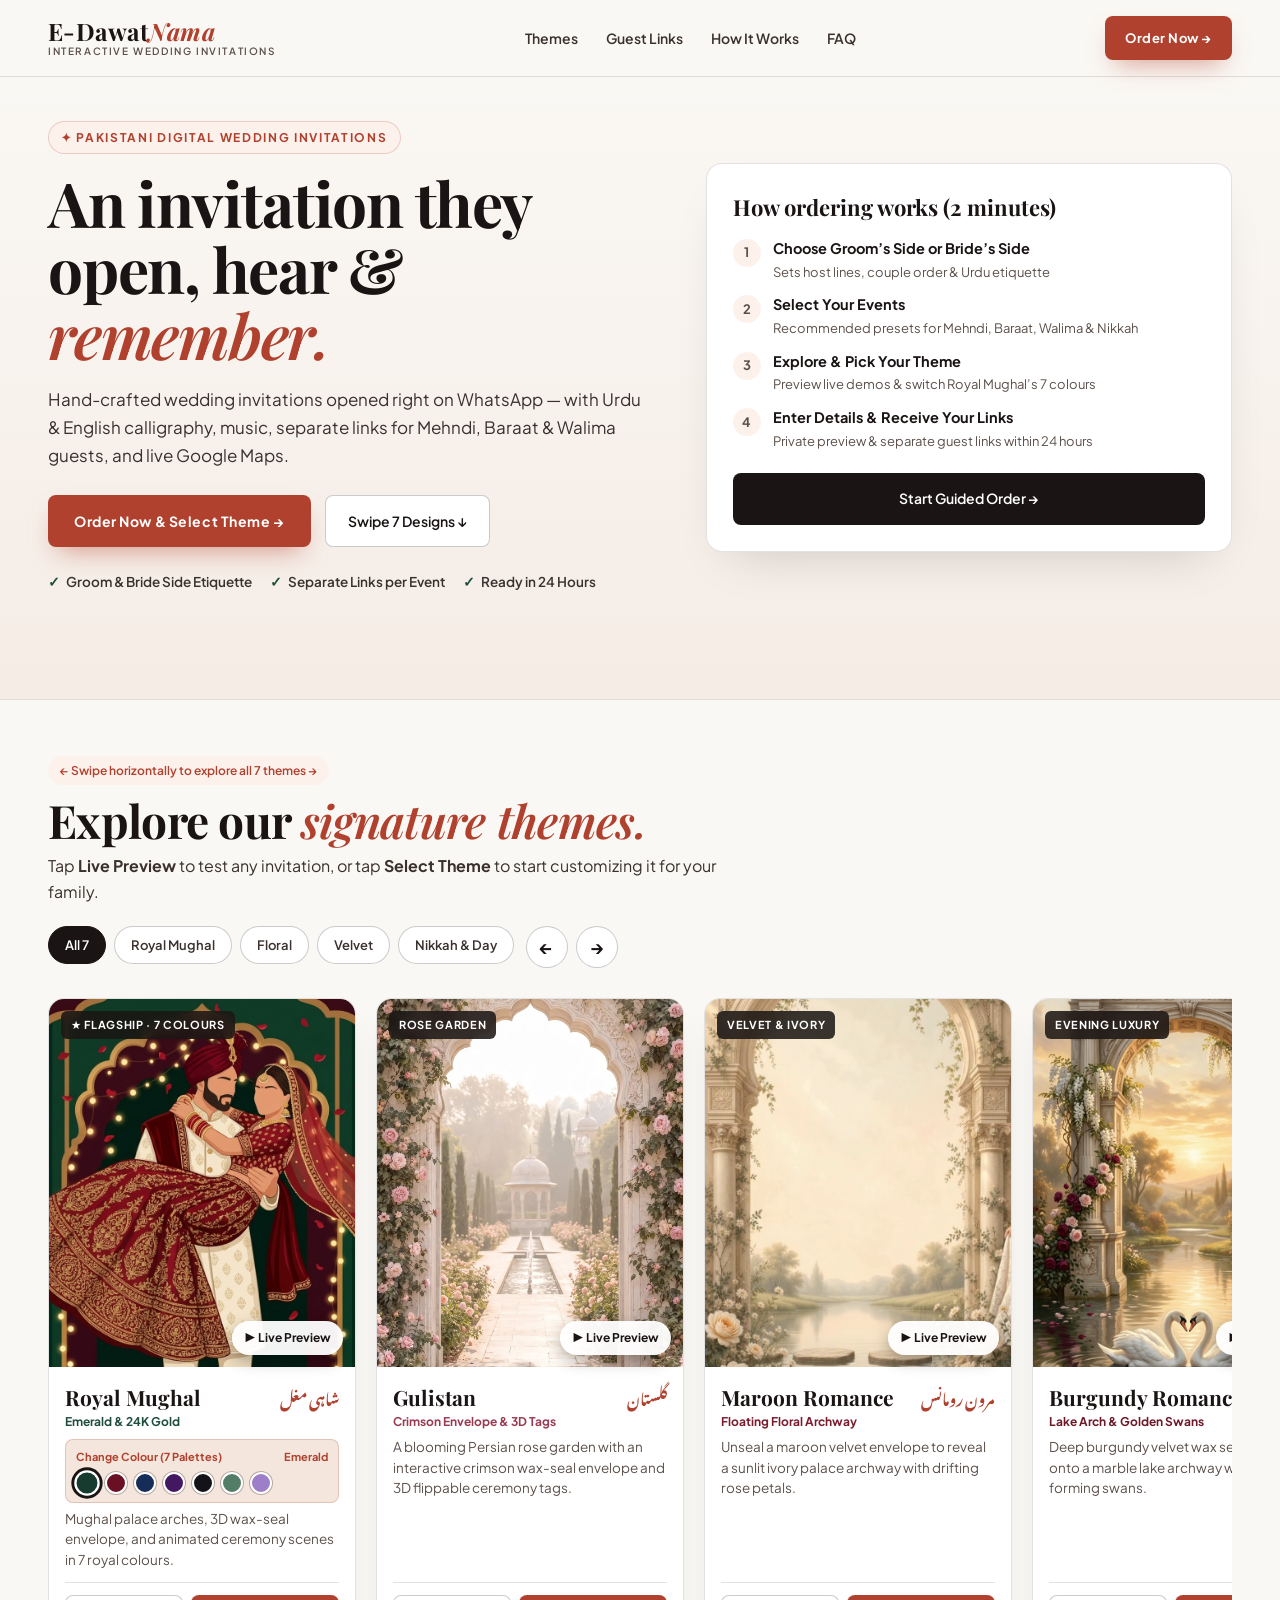
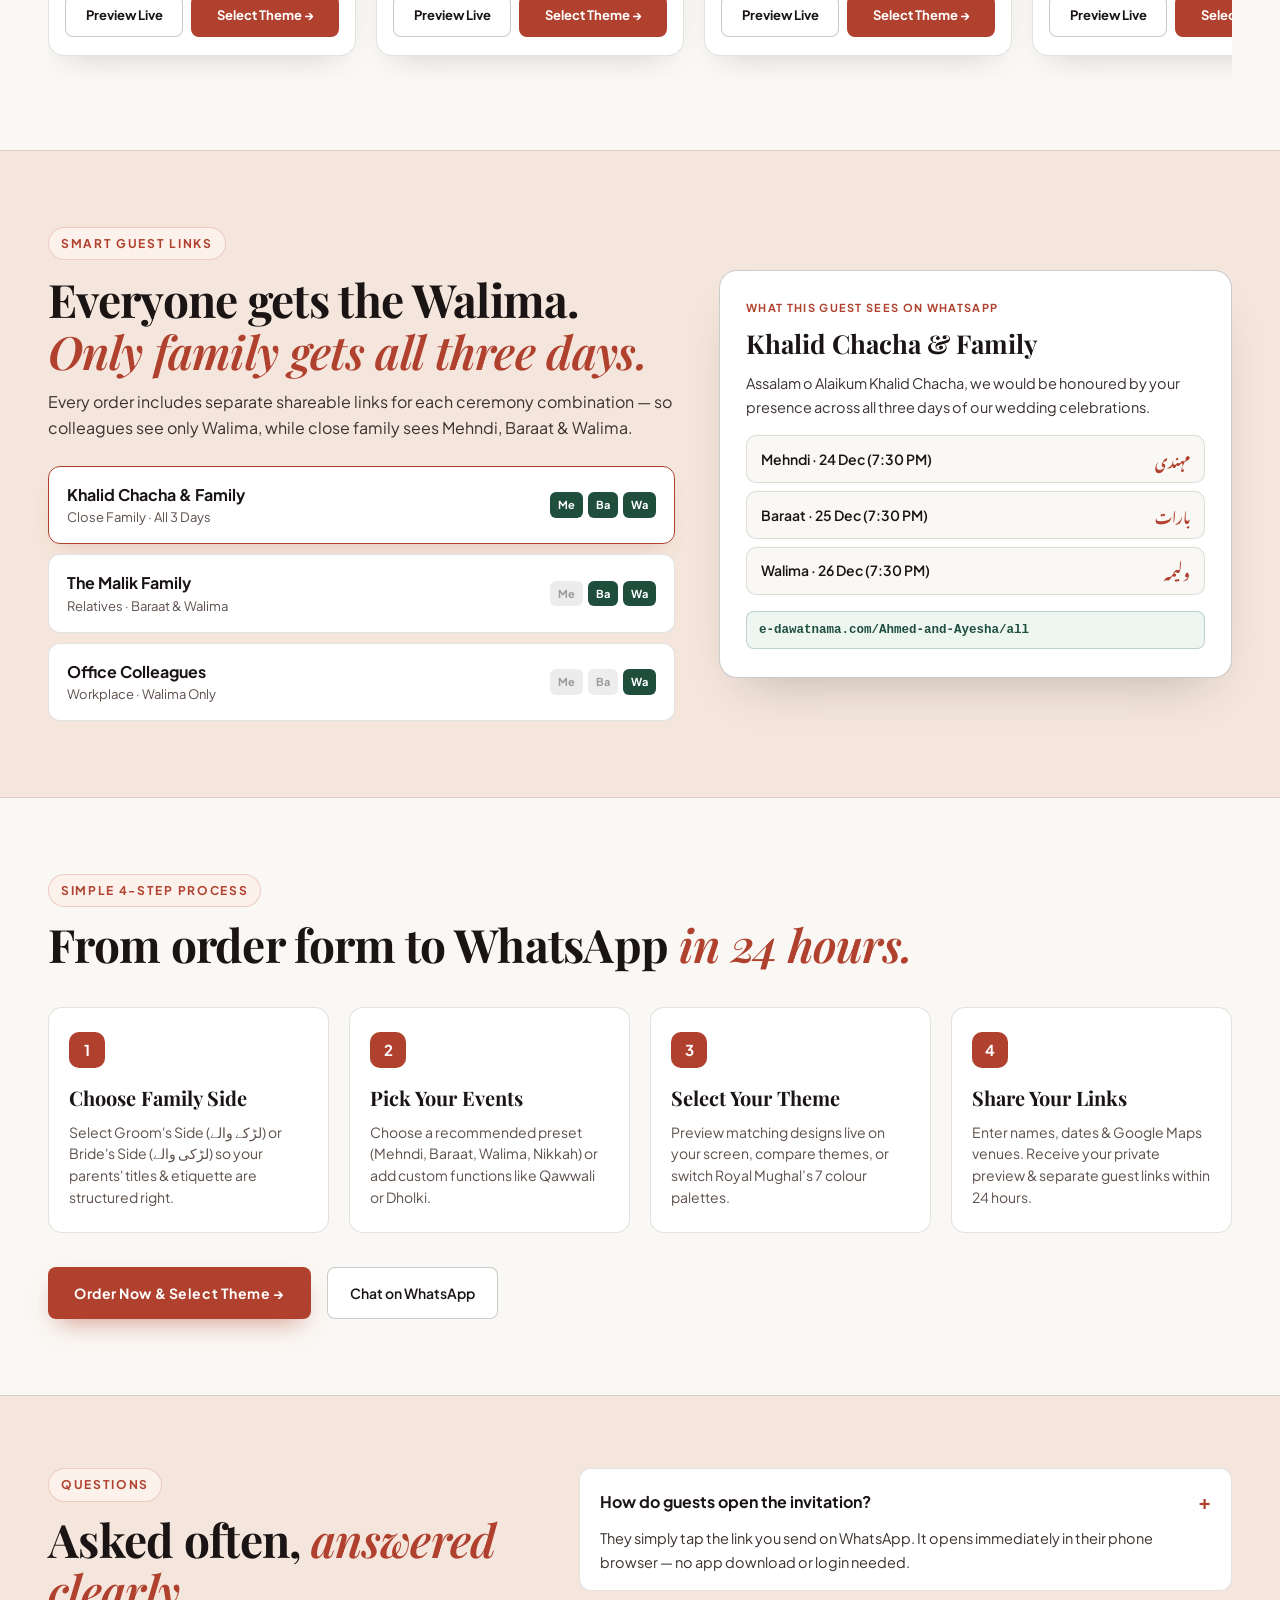
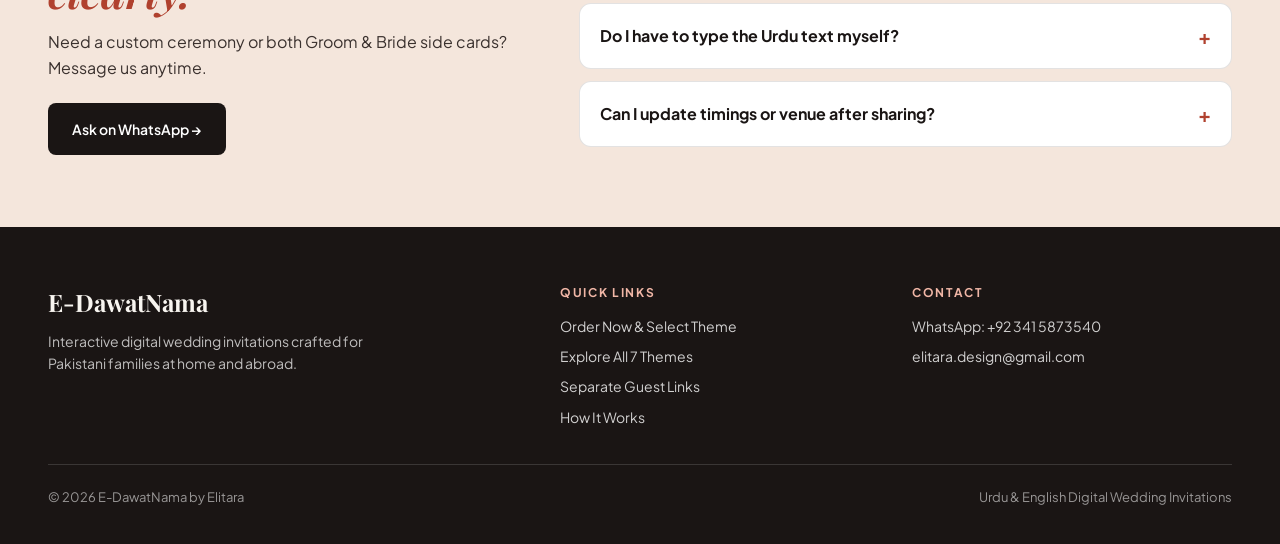
==== about.html @ 011a90a7 "High-contrast mobile-first typography, horizontal swipeable theme carousel & crisp 4-step order stud" ====
<!DOCTYPE html>
<html lang="en">
<head>
  <meta charset="UTF-8" />
  <meta name="viewport" content="width=device-width, initial-scale=1.0" />
  <title>E-DawatNama — Interactive Digital Wedding Invitations</title>
  <meta name="description" content="Interactive digital wedding invitations for Pakistani families — with Urdu & English calligraphy, ambient music, separate guest links for Mehndi, Baraat & Walima, and live Google Maps." />
  <meta property="og:type" content="website" />
  <meta property="og:site_name" content="E-DawatNama" />
  <meta property="og:title" content="E-DawatNama — Interactive Digital Wedding Invitations" />
  <meta property="og:description" content="Made for Moments That Matter. Swipe & preview 7 signature digital wedding invitation themes with separate guest links for Mehndi, Baraat & Walima." />
  <meta property="og:image" content="https://e-dawatnama.com/assets/baraat-scene.jpg" />
  <meta name="twitter:card" content="summary_large_image" />
  <meta name="theme-color" content="#faf8f4" />
  <script>
    (function() {
      var s = window.location.search || "";
      if (/[?&](invite|d|theme|template|groom|bride|card|event)=/i.test(s)) {
        window.location.replace("/mughal-card" + s + (window.location.hash || ""));
      }
    })();
  </script>

  <link rel="preconnect" href="https://fonts.googleapis.com">
  <link rel="preconnect" href="https://fonts.gstatic.com" crossorigin>
  <link href="https://fonts.googleapis.com/css2?family=Noto+Nastaliq+Urdu:wght@400;700&family=Playfair+Display:ital,wght@0,500;0,600;0,700;1,500;1,600&family=Plus+Jakarta+Sans:wght@400;500;600;700&display=swap" rel="stylesheet">

  <style>
    :root {
      --serif: 'Playfair Display', Georgia, serif;
      --sans: 'Plus Jakarta Sans', -apple-system, BlinkMacSystemFont, sans-serif;
      --urdu: 'Noto Nastaliq Urdu', serif;
      --paper: #faf8f4;
      --surface: #ffffff;
      --blush: #f4e6dc;
      --blush-deep: #ebd4c5;
      --ink: #1a1514;
      --ink-2: #3a312e;
      --muted: #5c504b;
      --accent: #b0412e;
      --accent-hover: #8f3121;
      --accent-soft: #fdf1ec;
      --emerald: #1f4e3d;
      --line: rgba(26, 21, 20, 0.12);
      --line-strong: rgba(26, 21, 20, 0.22);
      --radius: 12px;
      --ease: cubic-bezier(0.22, 0.7, 0.2, 1);
    }

    *, *::before, *::after { box-sizing: border-box; margin: 0; padding: 0; }
    html { scroll-behavior: smooth; background: var(--paper); color: var(--ink); }
    body {
      font-family: var(--sans);
      font-size: 16px;
      line-height: 1.6;
      color: var(--ink);
      background: var(--paper);
      overflow-x: hidden;
      -webkit-font-smoothing: antialiased;
    }
    a { color: inherit; text-decoration: none; }
    button { font: inherit; color: inherit; background: none; border: 0; cursor: pointer; }
    img { max-width: 100%; display: block; }
    .ur { font-family: var(--urdu); font-weight: 700; line-height: 1.85; }

    .container {
      max-width: 1240px;
      margin: 0 auto;
      padding: 0 28px;
    }

    /* Typography */
    .eyebrow {
      display: inline-flex;
      align-items: center;
      gap: 8px;
      font-size: 12px;
      font-weight: 700;
      letter-spacing: 0.14em;
      text-transform: uppercase;
      color: var(--accent);
      background: var(--accent-soft);
      border: 1px solid rgba(176, 65, 46, 0.22);
      padding: 6px 12px;
      border-radius: 999px;
    }
    .sec-h2 {
      font-family: var(--serif);
      font-weight: 700;
      font-size: clamp(30px, 4vw, 46px);
      line-height: 1.12;
      letter-spacing: -0.015em;
      color: var(--ink);
    }
    .sec-h2 i {
      font-style: italic;
      font-weight: 600;
      color: var(--accent);
    }
    .sec-lede {
      font-size: 16px;
      line-height: 1.65;
      color: var(--ink-2);
      max-width: 58ch;
    }

    /* High-Contrast Prominent Buttons */
    .btn-primary {
      display: inline-flex;
      align-items: center;
      justify-content: center;
      gap: 10px;
      height: 52px;
      padding: 0 26px;
      background: var(--accent);
      color: #ffffff;
      font-size: 14px;
      font-weight: 700;
      letter-spacing: 0.04em;
      border-radius: 8px;
      box-shadow: 0 12px 26px -10px rgba(176, 65, 46, 0.55);
      transition: background 0.2s ease, transform 0.2s ease, box-shadow 0.2s ease;
      white-space: nowrap;
    }
    .btn-primary:hover {
      background: var(--accent-hover);
      transform: translateY(-1px);
      box-shadow: 0 16px 32px -10px rgba(176, 65, 46, 0.65);
    }
    .btn-dark {
      display: inline-flex;
      align-items: center;
      justify-content: center;
      gap: 10px;
      height: 52px;
      padding: 0 24px;
      background: var(--ink);
      color: #ffffff;
      font-size: 14px;
      font-weight: 600;
      border-radius: 8px;
      transition: background 0.2s ease, transform 0.2s ease;
      white-space: nowrap;
    }
    .btn-dark:hover { background: #332a28; transform: translateY(-1px); }
    .btn-outline {
      display: inline-flex;
      align-items: center;
      justify-content: center;
      gap: 8px;
      height: 52px;
      padding: 0 22px;
      background: #ffffff;
      color: var(--ink);
      border: 1.5px solid var(--line-strong);
      font-size: 14px;
      font-weight: 600;
      border-radius: 8px;
      transition: border-color 0.2s ease, background 0.2s ease;
      white-space: nowrap;
    }
    .btn-outline:hover { border-color: var(--ink); background: var(--paper); }

    /* ============================================================
       STICKY NAVIGATION HEADER
       ============================================================ */
    .site-header {
      position: sticky;
      top: 0;
      z-index: 100;
      background: rgba(250, 248, 244, 0.94);
      backdrop-filter: blur(12px);
      border-bottom: 1px solid var(--line);
    }
    .header-inner {
      max-width: 1240px;
      margin: 0 auto;
      padding: 0 28px;
      height: 76px;
      display: flex;
      align-items: center;
      justify-content: space-between;
      gap: 20px;
    }
    .brand-link {
      display: flex;
      flex-direction: column;
      line-height: 1.05;
    }
    .brand-name {
      font-family: var(--serif);
      font-size: 24px;
      font-weight: 700;
      color: var(--ink);
      letter-spacing: 0.02em;
    }
    .brand-name span { color: var(--accent); font-style: italic; }
    .brand-tag {
      font-size: 10px;
      font-weight: 600;
      letter-spacing: 0.16em;
      text-transform: uppercase;
      color: var(--muted);
      margin-top: 2px;
    }
    .nav-links {
      display: flex;
      align-items: center;
      gap: 28px;
      font-size: 14px;
      font-weight: 600;
      color: var(--ink-2);
    }
    .nav-links a:hover { color: var(--accent); }
    .header-cta {
      height: 44px;
      padding: 0 20px;
      font-size: 13px;
    }

    /* ============================================================
       HERO SECTION (High Contrast + Horizontal Scrollable Cards)
       ============================================================ */
    .hero-sec {
      padding: 44px 0 64px;
      background: linear-gradient(180deg, var(--paper) 0%, #f5ece5 100%);
      border-bottom: 1px solid var(--line);
    }
    .hero-top-grid {
      display: grid;
      grid-template-columns: 1.08fr 0.92fr;
      gap: 40px;
      align-items: center;
      margin-bottom: 42px;
    }
    .hero-h1 {
      font-family: var(--serif);
      font-weight: 700;
      font-size: clamp(38px, 5vw, 62px);
      line-height: 1.06;
      letter-spacing: -0.02em;
      color: var(--ink);
      margin: 16px 0 18px;
    }
    .hero-h1 i {
      font-style: italic;
      font-weight: 600;
      color: var(--accent);
    }
    .hero-lede {
      font-size: 17px;
      line-height: 1.65;
      color: var(--ink-2);
      max-width: 50ch;
      margin-bottom: 26px;
    }
    .hero-cta-row {
      display: flex;
      align-items: center;
      gap: 14px;
      flex-wrap: wrap;
      margin-bottom: 24px;
    }
    .hero-trust-row {
      display: flex;
      flex-wrap: wrap;
      gap: 10px 18px;
      font-size: 13.5px;
      font-weight: 600;
      color: var(--ink-2);
    }
    .hero-trust-row span {
      display: inline-flex;
      align-items: center;
      gap: 6px;
    }
    .trust-check {
      color: var(--emerald);
      font-weight: 700;
    }

    /* Quick Business Value Box on Desktop Hero Right */
    .hero-value-card {
      background: #ffffff;
      border: 1.5px solid var(--line);
      border-radius: 16px;
      padding: 26px;
      box-shadow: 0 22px 48px -26px rgba(26, 21, 20, 0.22);
    }
    .hvc-title {
      font-family: var(--serif);
      font-size: 22px;
      font-weight: 700;
      color: var(--ink);
      margin-bottom: 14px;
    }
    .hvc-steps {
      display: flex;
      flex-direction: column;
      gap: 12px;
      margin-bottom: 20px;
    }
    .hvc-step {
      display: flex;
      align-items: flex-start;
      gap: 12px;
    }
    .hvc-num {
      width: 28px;
      height: 28px;
      border-radius: 50%;
      background: var(--accent-soft);
      color: var(--accent);
      font-size: 13px;
      font-weight: 700;
      display: inline-flex;
      align-items: center;
      justify-content: center;
      flex-shrink: 0;
    }
    .hvc-step strong {
      display: block;
      font-size: 14.5px;
      color: var(--ink);
      line-height: 1.3;
    }
    .hvc-step span {
      font-size: 13px;
      color: var(--muted);
    }

    /* ============================================================
       HORIZONTALLY SCROLLABLE INVITATION CARDS CAROUSEL (Hero + Collection)
       ============================================================ */
    .carousel-section {
      padding: 56px 0 72px;
      background: var(--paper);
    }
    .carousel-header {
      display: flex;
      justify-content: space-between;
      align-items: flex-end;
      gap: 20px;
      flex-wrap: wrap;
      margin-bottom: 22px;
    }
    .carousel-controls-bar {
      display: flex;
      align-items: center;
      gap: 12px;
      flex-wrap: wrap;
    }
    .filter-pills {
      display: flex;
      gap: 8px;
      overflow-x: auto;
      padding-bottom: 4px;
      scrollbar-width: none;
    }
    .filter-pills::-webkit-scrollbar { display: none; }
    .f-pill {
      padding: 8px 16px;
      border-radius: 999px;
      font-size: 13px;
      font-weight: 600;
      background: #ffffff;
      border: 1.5px solid var(--line-strong);
      color: var(--ink-2);
      white-space: nowrap;
      transition: all 0.2s ease;
    }
    .f-pill:hover { border-color: var(--ink); color: var(--ink); }
    .f-pill.active {
      background: var(--ink);
      border-color: var(--ink);
      color: #ffffff;
    }

    .carousel-nav-arrows {
      display: flex;
      align-items: center;
      gap: 8px;
    }
    .c-arrow-btn {
      width: 42px;
      height: 42px;
      border-radius: 50%;
      background: #ffffff;
      border: 1.5px solid var(--line-strong);
      color: var(--ink);
      font-size: 18px;
      font-weight: 700;
      display: inline-flex;
      align-items: center;
      justify-content: center;
      transition: all 0.2s ease;
    }
    .c-arrow-btn:hover {
      background: var(--ink);
      color: #ffffff;
      border-color: var(--ink);
    }
    .swipe-hint-pill {
      display: inline-flex;
      align-items: center;
      gap: 6px;
      font-size: 12px;
      font-weight: 600;
      color: var(--accent);
      background: var(--accent-soft);
      padding: 5px 12px;
      border-radius: 999px;
    }

    /* THE HORIZONTAL SCROLL TRACK */
    .cards-scroll-track {
      display: flex;
      gap: 20px;
      overflow-x: auto;
      scroll-snap-type: x mandatory;
      scroll-behavior: smooth;
      padding: 8px 4px 22px;
      -webkit-overflow-scrolling: touch;
      scrollbar-width: thin;
      scrollbar-color: rgba(176, 65, 46, 0.4) transparent;
    }
    .cards-scroll-track::-webkit-scrollbar { height: 7px; }
    .cards-scroll-track::-webkit-scrollbar-track { background: rgba(26, 21, 20, 0.06); border-radius: 999px; }
    .cards-scroll-track::-webkit-scrollbar-thumb { background: rgba(176, 65, 46, 0.45); border-radius: 999px; }

    .invite-card {
      flex: 0 0 308px;
      scroll-snap-align: start;
      background: #ffffff;
      border: 1.5px solid var(--line);
      border-radius: 16px;
      overflow: hidden;
      display: flex;
      flex-direction: column;
      justify-content: space-between;
      box-shadow: 0 14px 32px -20px rgba(26, 21, 20, 0.25);
      transition: transform 0.25s var(--ease), border-color 0.25s ease, box-shadow 0.25s ease;
    }
    .invite-card:hover {
      transform: translateY(-4px);
      border-color: var(--accent);
      box-shadow: 0 22px 44px -20px rgba(176, 65, 46, 0.3);
    }
    .ic-visual {
      aspect-ratio: 4 / 4.8;
      width: 100%;
      position: relative;
      background-color: #16241d;
      background-size: cover;
      background-position: center;
      cursor: pointer;
    }
    .ic-visual-badge {
      position: absolute;
      top: 12px;
      left: 12px;
      background: rgba(26, 21, 20, 0.86);
      color: #ffffff;
      font-size: 11px;
      font-weight: 700;
      letter-spacing: 0.06em;
      text-transform: uppercase;
      padding: 5px 10px;
      border-radius: 6px;
      backdrop-filter: blur(6px);
    }
    .ic-preview-pill {
      position: absolute;
      bottom: 12px;
      right: 12px;
      background: rgba(255, 255, 255, 0.95);
      color: var(--ink);
      font-size: 12px;
      font-weight: 700;
      padding: 7px 12px;
      border-radius: 999px;
      box-shadow: 0 6px 16px rgba(0, 0, 0, 0.28);
    }
    .ic-body {
      padding: 16px 16px 18px;
      display: flex;
      flex-direction: column;
      flex: 1;
      justify-content: space-between;
      gap: 12px;
    }
    .ic-title-row {
      display: flex;
      justify-content: space-between;
      align-items: baseline;
      gap: 8px;
    }
    .ic-title {
      font-family: var(--serif);
      font-size: 21px;
      font-weight: 700;
      color: var(--ink);
      line-height: 1.2;
    }
    .ic-urdu {
      font-size: 15px;
      color: var(--accent);
      flex-shrink: 0;
    }
    .ic-mood {
      font-size: 12px;
      font-weight: 700;
      color: var(--emerald);
      margin-top: 2px;
    }
    .ic-desc {
      font-size: 13.5px;
      line-height: 1.5;
      color: var(--muted);
      margin-top: 6px;
    }

    /* Exclusive 7-Colour Swatch Strip on Royal Mughal Card */
    .mughal-swatch-strip {
      background: var(--blush);
      border: 1px solid rgba(176, 65, 46, 0.22);
      border-radius: 8px;
      padding: 8px 10px;
      margin-top: 8px;
    }
    .mughal-swatch-top {
      display: flex;
      justify-content: space-between;
      align-items: center;
      font-size: 11px;
      font-weight: 700;
      color: var(--accent);
      margin-bottom: 6px;
    }
    .mughal-dots-row {
      display: flex;
      align-items: center;
      gap: 7px;
      flex-wrap: wrap;
    }
    .m-dot-btn {
      width: 22px;
      height: 22px;
      border-radius: 50%;
      border: 2px solid #ffffff;
      box-shadow: 0 0 0 1px rgba(26, 21, 20, 0.28);
      transition: transform 0.18s ease, box-shadow 0.18s ease;
    }
    .m-dot-btn:hover { transform: scale(1.12); }
    .m-dot-btn.active {
      transform: scale(1.16);
      box-shadow: 0 0 0 2.5px var(--ink);
    }

    .ic-actions {
      display: grid;
      grid-template-columns: 1fr 1.25fr;
      gap: 8px;
      padding-top: 12px;
      border-top: 1px solid var(--line);
    }
    .ic-btn-preview {
      height: 42px;
      border-radius: 8px;
      border: 1.5px solid var(--line-strong);
      background: #ffffff;
      color: var(--ink);
      font-size: 13px;
      font-weight: 700;
      display: inline-flex;
      align-items: center;
      justify-content: center;
      transition: all 0.2s ease;
    }
    .ic-btn-preview:hover { border-color: var(--ink); background: var(--paper); }
    .ic-btn-select {
      height: 42px;
      border-radius: 8px;
      background: var(--accent);
      color: #ffffff;
      font-size: 13px;
      font-weight: 700;
      display: inline-flex;
      align-items: center;
      justify-content: center;
      gap: 5px;
      transition: background 0.2s ease;
    }
    .ic-btn-select:hover { background: var(--ink); }

    /* ============================================================
       GUEST SEGMENTATION SECTION (Blush Band)
       ============================================================ */
    .blush-band {
      background: var(--blush);
      border-top: 1px solid var(--line);
      border-bottom: 1px solid var(--line);
      padding: 76px 0;
    }
    .guest-grid {
      display: grid;
      grid-template-columns: 1.1fr 0.9fr;
      gap: 44px;
      align-items: center;
    }
    .guest-tabs {
      display: flex;
      flex-direction: column;
      gap: 10px;
      margin-top: 24px;
    }
    .guest-tab {
      display: flex;
      align-items: center;
      justify-content: space-between;
      gap: 12px;
      padding: 15px 18px;
      background: #ffffff;
      border: 1.5px solid var(--line);
      border-radius: 12px;
      text-align: left;
      transition: all 0.2s ease;
    }
    .guest-tab.on {
      border-color: var(--accent);
      background: #ffffff;
      box-shadow: 0 10px 24px -14px rgba(176, 65, 46, 0.35);
    }
    .gt-name {
      display: block;
      font-size: 16px;
      font-weight: 700;
      color: var(--ink);
    }
    .gt-sub {
      display: block;
      font-size: 13px;
      color: var(--muted);
    }
    .gt-badges {
      display: flex;
      gap: 5px;
    }
    .gt-b {
      padding: 4px 8px;
      border-radius: 6px;
      font-size: 11px;
      font-weight: 700;
      background: rgba(26, 21, 20, 0.08);
      color: rgba(26, 21, 20, 0.38);
    }
    .gt-b.yes {
      background: var(--emerald);
      color: #ffffff;
    }

    .guest-preview-card {
      background: #ffffff;
      border: 1.5px solid var(--line-strong);
      border-radius: 18px;
      padding: 28px 26px;
      box-shadow: 0 24px 50px -26px rgba(26, 21, 20, 0.28);
    }
    .gpc-wa-label {
      font-size: 11px;
      font-weight: 700;
      letter-spacing: 0.12em;
      text-transform: uppercase;
      color: var(--accent);
      margin-bottom: 6px;
    }
    .gpc-dear {
      font-family: var(--serif);
      font-size: 26px;
      font-weight: 700;
      color: var(--ink);
      margin-bottom: 8px;
    }
    .gpc-msg {
      font-size: 14.5px;
      color: var(--ink-2);
      line-height: 1.6;
      margin-bottom: 16px;
    }
    .gpc-events {
      display: flex;
      flex-direction: column;
      gap: 8px;
      margin-bottom: 16px;
    }
    .gpc-ev {
      display: flex;
      justify-content: space-between;
      align-items: center;
      padding: 10px 14px;
      border-radius: 10px;
      background: var(--paper);
      border: 1px solid var(--line);
      font-weight: 600;
      font-size: 14px;
      color: var(--ink);
    }
    .gpc-ev.off {
      opacity: 0.3;
      text-decoration: line-through;
    }
    .gpc-url {
      font-family: monospace;
      font-size: 12.5px;
      font-weight: 600;
      color: var(--emerald);
      background: #eef6f2;
      border: 1px solid rgba(31, 78, 61, 0.22);
      padding: 8px 12px;
      border-radius: 8px;
      word-break: break-all;
    }

    /* ============================================================
       HOW IT WORKS (4 CLEAR BUSINESS STEPS)
       ============================================================ */
    .how-sec {
      padding: 76px 0;
      background: var(--paper);
    }
    .how-grid {
      display: grid;
      grid-template-columns: repeat(4, 1fr);
      gap: 20px;
      margin-top: 36px;
    }
    .how-card {
      background: #ffffff;
      border: 1.5px solid var(--line);
      border-radius: 14px;
      padding: 24px 20px;
    }
    .how-num {
      display: inline-flex;
      align-items: center;
      justify-content: center;
      width: 36px;
      height: 36px;
      border-radius: 10px;
      background: var(--accent);
      color: #ffffff;
      font-weight: 700;
      font-size: 15px;
      margin-bottom: 14px;
    }
    .how-card h3 {
      font-family: var(--serif);
      font-size: 20px;
      font-weight: 700;
      color: var(--ink);
      margin-bottom: 8px;
    }
    .how-card p {
      font-size: 14px;
      color: var(--muted);
      line-height: 1.55;
    }

    /* ============================================================
       FAQ & CLOSING CTA
       ============================================================ */
    .faq-sec {
      padding: 72px 0;
      background: var(--blush);
      border-top: 1px solid var(--line);
    }
    .faq-grid {
      display: grid;
      grid-template-columns: 0.85fr 1.15fr;
      gap: 48px;
      align-items: start;
    }
    .faq-list {
      display: flex;
      flex-direction: column;
      gap: 12px;
    }
    details.faq-box {
      background: #ffffff;
      border: 1.5px solid var(--line);
      border-radius: 12px;
      padding: 16px 20px;
    }
    details.faq-box summary {
      list-style: none;
      cursor: pointer;
      display: flex;
      justify-content: space-between;
      align-items: center;
      gap: 14px;
      font-size: 16px;
      font-weight: 700;
      color: var(--ink);
    }
    details.faq-box summary::-webkit-details-marker { display: none; }
    details.faq-box summary .plus {
      font-size: 20px;
      font-weight: 700;
      color: var(--accent);
    }
    details.faq-box p {
      margin-top: 10px;
      font-size: 14.5px;
      color: var(--ink-2);
      line-height: 1.6;
    }

    footer {
      background: var(--ink);
      color: #f8f5f0;
      padding: 56px 0 36px;
    }
    .foot-grid {
      display: grid;
      grid-template-columns: 1.5fr 1fr 1fr;
      gap: 32px;
      padding-bottom: 36px;
      border-bottom: 1px solid rgba(255, 255, 255, 0.14);
    }
    .foot-title {
      font-family: var(--serif);
      font-size: 24px;
      font-weight: 700;
      margin-bottom: 8px;
    }
    .foot-col h5 {
      font-size: 12px;
      font-weight: 700;
      letter-spacing: 0.14em;
      text-transform: uppercase;
      color: #f0b6a6;
      margin-bottom: 12px;
    }
    .foot-col ul {
      list-style: none;
      display: flex;
      flex-direction: column;
      gap: 8px;
      font-size: 14px;
    }
    .foot-col a { color: rgba(255, 255, 255, 0.8); }
    .foot-col a:hover { color: #ffffff; }
    .foot-bottom {
      padding-top: 22px;
      display: flex;
      justify-content: space-between;
      font-size: 13px;
      color: rgba(255, 255, 255, 0.55);
      flex-wrap: wrap;
      gap: 10px;
    }

    /* ============================================================
       FULL-SCREEN LIVE PREVIEW STUDIO MODAL
       ============================================================ */
    .demoview-modal {
      position: fixed;
      inset: 0;
      z-index: 9999;
      background: #141111;
      color: #ffffff;
      display: none;
      flex-direction: column;
    }
    .demoview-modal.show { display: flex; }
    .dv-topbar {
      display: flex;
      justify-content: space-between;
      align-items: center;
      padding: 10px 20px;
      background: #1f1b1a;
      border-bottom: 1px solid rgba(255, 255, 255, 0.14);
      gap: 12px;
      flex-wrap: wrap;
    }
    .dv-title-group { display: flex; align-items: center; gap: 12px; }
    .dv-back-round {
      width: 36px;
      height: 36px;
      border-radius: 50%;
      border: 1.5px solid rgba(255, 255, 255, 0.35);
      color: #ffffff;
      font-size: 16px;
      font-weight: 700;
      display: inline-flex;
      align-items: center;
      justify-content: center;
    }
    .dv-name { font-family: var(--serif); font-size: 19px; font-weight: 700; }
    .dv-sub { font-size: 11px; color: #f0b6a6; font-weight: 600; }
    .dv-device-seg {
      display: inline-flex;
      border: 1px solid rgba(255, 255, 255, 0.25);
      border-radius: 6px;
      overflow: hidden;
    }
    .dv-device-btn {
      padding: 6px 14px;
      font-size: 12px;
      font-weight: 600;
      color: rgba(255, 255, 255, 0.72);
    }
    .dv-device-btn.active { background: var(--accent); color: #ffffff; }
    .dv-toolbar {
      background: #181414;
      border-bottom: 1px solid rgba(255, 255, 255, 0.1);
      padding: 8px 20px;
      display: flex;
      flex-direction: column;
      gap: 8px;
    }
    .dv-switch-row {
      display: flex;
      align-items: center;
      gap: 8px;
      overflow-x: auto;
    }
    .dv-theme-chip {
      padding: 6px 12px;
      font-size: 12px;
      font-weight: 600;
      background: rgba(255, 255, 255, 0.08);
      border: 1px solid rgba(255, 255, 255, 0.2);
      color: #ffffff;
      white-space: nowrap;
      border-radius: 6px;
    }
    .dv-theme-chip.active {
      background: var(--accent);
      border-color: var(--accent);
    }
    .dv-mughal-bar {
      display: none;
      align-items: center;
      gap: 8px;
      overflow-x: auto;
      padding-top: 6px;
      border-top: 1px solid rgba(255, 255, 255, 0.1);
    }
    .dv-mughal-bar.show { display: flex; }
    .dv-color-pill {
      display: inline-flex;
      align-items: center;
      gap: 6px;
      padding: 5px 11px;
      font-size: 12px;
      font-weight: 600;
      background: rgba(255, 255, 255, 0.1);
      border: 1px solid rgba(255, 255, 255, 0.24);
      color: #ffffff;
      white-space: nowrap;
      border-radius: 999px;
    }
    .dv-color-pill.active {
      background: #ffffff;
      color: var(--ink);
      border-color: #ffffff;
    }
    .dv-dot { width: 10px; height: 10px; border-radius: 50%; display: inline-block; }
    .dv-stage {
      flex: 1;
      display: flex;
      align-items: center;
      justify-content: center;
      padding: 12px;
      overflow: hidden;
    }
    .dv-frame {
      width: 390px;
      max-width: 100%;
      height: 100%;
      max-height: 770px;
      border-radius: 36px;
      padding: 8px;
      background: #0a0808;
      box-shadow: 0 28px 75px rgba(0, 0, 0, 0.7), 0 0 0 1px rgba(255, 255, 255, 0.16);
      display: flex;
      transition: width 0.3s ease;
    }
    .dv-frame.ipad-mode { width: 820px; border-radius: 22px; }
    .dv-iframe { width: 100%; height: 100%; border: 0; border-radius: 28px; background: #0d241c; }
    .dv-frame.ipad-mode .dv-iframe { border-radius: 14px; }
    .dv-bottombar {
      display: flex;
      justify-content: space-between;
      align-items: center;
      padding: 10px 20px;
      background: #1f1b1a;
      border-top: 1px solid rgba(255, 255, 255, 0.14);
      gap: 10px;
    }

    @media (max-width: 980px) {
      .hero-top-grid, .guest-grid, .faq-grid { grid-template-columns: 1fr; }
      .how-grid { grid-template-columns: 1fr 1fr; }
      .hero-value-card { display: none; }
    }
    @media (max-width: 640px) {
      .container, .header-inner { padding: 0 18px; }
      .nav-links { display: none; }
      .brand-name { font-size: 20px; white-space: nowrap; }
      .brand-tag { font-size: 9px; letter-spacing: 0.1em; white-space: nowrap; }
      .header-cta { width: auto !important; height: 40px; padding: 0 16px; font-size: 12.5px; flex-shrink: 0; }
      .hero-sec { padding: 26px 0 36px; }
      .hero-top-grid { margin-bottom: 10px; }
      .hero-cta-row { flex-direction: column; align-items: stretch; }
      .hero-cta-row .btn-primary, .hero-cta-row .btn-outline { width: 100%; }
      .carousel-section { padding: 34px 0 56px; }
      .invite-card { flex: 0 0 82vw; max-width: 315px; }
      .carousel-nav-arrows { display: none; }
      .how-grid, .foot-grid { grid-template-columns: 1fr; }
      .dv-frame { width: 100%; border-radius: 0; padding: 0; max-height: none; }
      .dv-iframe { border-radius: 0; }
    }
  </style>
</head>
<body>

  <!-- STICKY HIGH-CONTRAST HEADER -->
  <header class="site-header">
    <div class="header-inner">
      <a href="/" class="brand-link">
        <span class="brand-name">E-Dawat<span>Nama</span></span>
        <span class="brand-tag">Interactive Wedding Invitations</span>
      </a>
      <nav class="nav-links" aria-label="Main">
        <a href="#collection">Themes</a>
        <a href="#links">Guest Links</a>
        <a href="#how">How It Works</a>
        <a href="#faq">FAQ</a>
      </nav>
      <a href="/order" class="btn-primary header-cta">Order Now →</a>
    </div>
  </header>

  <main>
    <!-- 1. HIGH-CONTRAST HERO -->
    <section class="hero-sec">
      <div class="container">
        <div class="hero-top-grid">
          <div>
            <div class="eyebrow">✦ Pakistani Digital Wedding Invitations</div>
            <h1 class="hero-h1">An invitation they open, hear &amp; <i>remember.</i></h1>
            <p class="hero-lede">
              Hand-crafted wedding invitations opened right on WhatsApp — with Urdu &amp; English calligraphy, music, separate links for Mehndi, Baraat &amp; Walima guests, and live Google Maps.
            </p>
            <div class="hero-cta-row">
              <a href="/order" class="btn-primary">Order Now &amp; Select Theme →</a>
              <a href="#collection" class="btn-outline">Swipe 7 Designs ↓</a>
            </div>
            <div class="hero-trust-row">
              <span><span class="trust-check">✓</span> Groom &amp; Bride Side Etiquette</span>
              <span><span class="trust-check">✓</span> Separate Links per Event</span>
              <span><span class="trust-check">✓</span> Ready in 24 Hours</span>
            </div>
          </div>

          <div class="hero-value-card">
            <div class="hvc-title">How ordering works (2 minutes)</div>
            <div class="hvc-steps">
              <div class="hvc-step">
                <span class="hvc-num">1</span>
                <div>
                  <strong>Choose Groom’s Side or Bride’s Side</strong>
                  <span>Sets host lines, couple order &amp; Urdu etiquette</span>
                </div>
              </div>
              <div class="hvc-step">
                <span class="hvc-num">2</span>
                <div>
                  <strong>Select Your Events</strong>
                  <span>Recommended presets for Mehndi, Baraat, Walima &amp; Nikkah</span>
                </div>
              </div>
              <div class="hvc-step">
                <span class="hvc-num">3</span>
                <div>
                  <strong>Explore &amp; Pick Your Theme</strong>
                  <span>Preview live demos &amp; switch Royal Mughal’s 7 colours</span>
                </div>
              </div>
              <div class="hvc-step">
                <span class="hvc-num">4</span>
                <div>
                  <strong>Enter Details &amp; Receive Your Links</strong>
                  <span>Private preview &amp; separate guest links within 24 hours</span>
                </div>
              </div>
            </div>
            <a href="/order" class="btn-dark" style="width:100%;">Start Guided Order →</a>
          </div>
        </div>
      </div>
    </section>

    <!-- 2. HORIZONTALLY SCROLLABLE INVITATION CARDS CAROUSEL -->
    <section class="carousel-section" id="collection">
      <div class="container">
        <div class="carousel-header">
          <div>
            <span class="swipe-hint-pill" style="margin-bottom:10px;">← Swipe horizontally to explore all 7 themes →</span>
            <h2 class="sec-h2">Explore our <i>signature themes.</i></h2>
            <p class="sec-lede" style="margin-top:6px;">Tap <strong>Live Preview</strong> to test any invitation, or tap <strong>Select Theme</strong> to start customizing it for your family.</p>
          </div>

          <div class="carousel-controls-bar">
            <div class="filter-pills" id="collectionFilterBar">
              <button type="button" class="f-pill active" data-filter="all">All 7</button>
              <button type="button" class="f-pill" data-filter="royal">Royal Mughal</button>
              <button type="button" class="f-pill" data-filter="floral">Floral</button>
              <button type="button" class="f-pill" data-filter="velvet">Velvet</button>
              <button type="button" class="f-pill" data-filter="nikkah">Nikkah &amp; Day</button>
            </div>
            <div class="carousel-nav-arrows">
              <button type="button" class="c-arrow-btn" id="carouselPrevBtn" aria-label="Scroll left">←</button>
              <button type="button" class="c-arrow-btn" id="carouselNextBtn" aria-label="Scroll right">→</button>
            </div>
          </div>
        </div>

        <div class="cards-scroll-track" id="collectionGrid">

          <!-- 1. UNIFIED ROYAL MUGHAL DARBAR (7 COLOURS IN ONE CARD) -->
          <article class="invite-card" data-cat="royal" id="mainMughalCard">
            <div class="ic-visual" id="mainMughalArt" style="background-image:url('assets/baraat-scene.jpg');" data-open-demo="emerald">
              <span class="ic-visual-badge">★ Flagship · 7 Colours</span>
              <span class="ic-preview-pill">▶ Live Preview</span>
            </div>
            <div class="ic-body">
              <div>
                <div class="ic-title-row">
                  <h3 class="ic-title">Royal Mughal</h3>
                  <span class="ur ic-urdu" dir="rtl">شاہی مغل</span>
                </div>
                <div class="ic-mood" id="mainMughalArtSub">Emerald &amp; 24K Gold</div>

                <div class="mughal-swatch-strip" id="mainMughalPills">
                  <div class="mughal-swatch-top">
                    <span>Change Colour (7 Palettes)</span>
                    <span id="mughalActiveShort">Emerald</span>
                  </div>
                  <div class="mughal-dots-row">
                    <button type="button" class="m-dot-btn active" data-mughal-col="emerald" style="background:#173b2e;" title="Emerald & Gold"></button>
                    <button type="button" class="m-dot-btn" data-mughal-col="ruby" style="background:#691024;" title="Crimson Ruby"></button>
                    <button type="button" class="m-dot-btn" data-mughal-col="sapphire" style="background:#152d58;" title="Midnight Sapphire"></button>
                    <button type="button" class="m-dot-btn" data-mughal-col="plum" style="background:#441761;" title="Majestic Plum"></button>
                    <button type="button" class="m-dot-btn" data-mughal-col="obsidian" style="background:#141317;" title="Obsidian & 24K Gold"></button>
                    <button type="button" class="m-dot-btn" data-mughal-col="marble" style="background:#537d67;" title="Carrara Marble"></button>
                    <button type="button" class="m-dot-btn" data-mughal-col="lilac" style="background:#9d7ec9;" title="Kashmiri Lilac"></button>
                  </div>
                </div>

                <p class="ic-desc" id="mainMughalDesc">Mughal palace arches, 3D wax-seal envelope, and animated ceremony scenes in 7 royal colours.</p>
              </div>
              <div class="ic-actions">
                <button type="button" class="ic-btn-preview" id="mainMughalPreviewBtn" data-open-demo="emerald">Preview Live</button>
                <a href="/order?theme=emerald" class="ic-btn-select" id="mainMughalOrderLink">Select Theme →</a>
              </div>
            </div>
          </article>

          <!-- 2. GULISTAN -->
          <article class="invite-card" data-cat="floral">
            <div class="ic-visual" style="background-image:url('assets/gulistan/beyond.webp');" data-open-demo="gulistan">
              <span class="ic-visual-badge">Rose Garden</span>
              <span class="ic-preview-pill">▶ Live Preview</span>
            </div>
            <div class="ic-body">
              <div>
                <div class="ic-title-row">
                  <h3 class="ic-title">Gulistan</h3>
                  <span class="ur ic-urdu" dir="rtl">گلستان</span>
                </div>
                <div class="ic-mood" style="color:#9a3a52;">Crimson Envelope &amp; 3D Tags</div>
                <p class="ic-desc">A blooming Persian rose garden with an interactive crimson wax-seal envelope and 3D flippable ceremony tags.</p>
              </div>
              <div class="ic-actions">
                <button type="button" class="ic-btn-preview" data-open-demo="gulistan">Preview Live</button>
                <a href="/order?theme=gulistan" class="ic-btn-select">Select Theme →</a>
              </div>
            </div>
          </article>

          <!-- 3. MAROON ROMANCE -->
          <article class="invite-card" data-cat="velvet">
            <div class="ic-visual" style="background-image:url('assets/maroon-hero-poster.jpg');" data-open-demo="maroon">
              <span class="ic-visual-badge">Velvet &amp; Ivory</span>
              <span class="ic-preview-pill">▶ Live Preview</span>
            </div>
            <div class="ic-body">
              <div>
                <div class="ic-title-row">
                  <h3 class="ic-title">Maroon Romance</h3>
                  <span class="ur ic-urdu" dir="rtl">مرون رومانس</span>
                </div>
                <div class="ic-mood" style="color:#7a1c2e;">Floating Floral Archway</div>
                <p class="ic-desc">Unseal a maroon velvet envelope to reveal a sunlit ivory palace archway with drifting rose petals.</p>
              </div>
              <div class="ic-actions">
                <button type="button" class="ic-btn-preview" data-open-demo="maroon">Preview Live</button>
                <a href="/order?theme=maroon" class="ic-btn-select">Select Theme →</a>
              </div>
            </div>
          </article>

          <!-- 4. BURGUNDY ROMANCE -->
          <article class="invite-card" data-cat="velvet">
            <div class="ic-visual" style="background-image:url('assets/burgundy-arch-swans.jpg');" data-open-demo="burgundy">
              <span class="ic-visual-badge">Evening Luxury</span>
              <span class="ic-preview-pill">▶ Live Preview</span>
            </div>
            <div class="ic-body">
              <div>
                <div class="ic-title-row">
                  <h3 class="ic-title">Burgundy Romance</h3>
                  <span class="ur ic-urdu" dir="rtl">شاہی برگنڈی</span>
                </div>
                <div class="ic-mood" style="color:#6e1828;">Lake Arch &amp; Golden Swans</div>
                <p class="ic-desc">Deep burgundy velvet wax seal opening onto a marble lake archway with heart-forming swans.</p>
              </div>
              <div class="ic-actions">
                <button type="button" class="ic-btn-preview" data-open-demo="burgundy">Preview Live</button>
                <a href="/order?theme=burgundy" class="ic-btn-select">Select Theme →</a>
              </div>
            </div>
          </article>

          <!-- 5. ROYAL GRACE -->
          <article class="invite-card" data-cat="nikkah">
            <div class="ic-visual" style="background-image:url('assets/royal-grace-welcome-bg.jpg');" data-open-demo="royal-grace">
              <span class="ic-visual-badge">Sage &amp; Pearl</span>
              <span class="ic-preview-pill">▶ Live Preview</span>
            </div>
            <div class="ic-body">
              <div>
                <div class="ic-title-row">
                  <h3 class="ic-title">Royal Grace</h3>
                  <span class="ur ic-urdu" dir="rtl">رائل گریس</span>
                </div>
                <div class="ic-mood" style="color:#2d5a43;">Parting Drapes &amp; Chandeliers</div>
                <p class="ic-desc">Parting pearl drapes and crystal chandeliers over a serene sage garden, ideal for Nikkah &amp; Walima.</p>
              </div>
              <div class="ic-actions">
                <button type="button" class="ic-btn-preview" data-open-demo="royal-grace">Preview Live</button>
                <a href="/order?theme=royal-grace" class="ic-btn-select">Select Theme →</a>
              </div>
            </div>
          </article>

          <!-- 6. NOOR-E-NIKKAH -->
          <article class="invite-card" data-cat="nikkah">
            <div class="ic-visual" style="background-image:url('assets/noor-nikkah-hero.jpg');" data-open-demo="ivory">
              <span class="ic-visual-badge">Ivory Palace</span>
              <span class="ic-preview-pill">▶ Live Preview</span>
            </div>
            <div class="ic-body">
              <div>
                <div class="ic-title-row">
                  <h3 class="ic-title">Noor-e-Nikkah</h3>
                  <span class="ur ic-urdu" dir="rtl">نورِ نکاح</span>
                </div>
                <div class="ic-mood" style="color:#86560f;">Pearl Ivory &amp; 24K Gold</div>
                <p class="ic-desc">An ivory palace in morning sunlight with white jasmine garlands and 24K champagne gold arches.</p>
              </div>
              <div class="ic-actions">
                <button type="button" class="ic-btn-preview" data-open-demo="ivory">Preview Live</button>
                <a href="/order?theme=ivory" class="ic-btn-select">Select Theme →</a>
              </div>
            </div>
          </article>

          <!-- 7. SHAHI FARMAN -->
          <article class="invite-card" data-cat="royal">
            <div class="ic-visual" style="background-image:url('assets/obsidian-baraat.jpg');" data-open-demo="farman">
              <span class="ic-visual-badge">Imperial Scroll</span>
              <span class="ic-preview-pill">▶ Live Preview</span>
            </div>
            <div class="ic-body">
              <div>
                <div class="ic-title-row">
                  <h3 class="ic-title">Shahi Farman</h3>
                  <span class="ur ic-urdu" dir="rtl">شاہی فرمان</span>
                </div>
                <div class="ic-mood" style="color:#86560f;">Unrolling Parchment Decree</div>
                <p class="ic-desc">Break the 3D royal wax seal to unroll a vertical parchment decree on carved golden rollers.</p>
              </div>
              <div class="ic-actions">
                <button type="button" class="ic-btn-preview" data-open-demo="farman">Preview Live</button>
                <a href="/order?theme=farman" class="ic-btn-select">Select Theme →</a>
              </div>
            </div>
          </article>

        </div>
      </div>
    </section>

    <!-- 3. SEPARATE LINK FOR EVERY GUEST GROUP -->
    <section class="blush-band" id="links">
      <div class="container">
        <div class="guest-grid">
          <div>
            <div class="eyebrow">Smart Guest Links</div>
            <h2 class="sec-h2" style="margin:14px 0 12px;">Everyone gets the Walima. <i>Only family gets all three days.</i></h2>
            <p class="sec-lede">
              Every order includes separate shareable links for each ceremony combination — so colleagues see only Walima, while close family sees Mehndi, Baraat &amp; Walima.
            </p>

            <div class="guest-tabs" id="guestSegButtons">
              <button type="button" class="guest-tab on" data-g-short="Khalid Chacha &amp; Family" data-g-msg="Assalam o Alaikum Khalid Chacha, we would be honoured by your presence across all three days of our wedding celebrations." data-g-url="e-dawatnama.com/Ahmed-and-Ayesha/all" data-g-events="mehndi,barat,walima">
                <div>
                  <span class="gt-name">Khalid Chacha &amp; Family</span>
                  <span class="gt-sub">Close Family · All 3 Days</span>
                </div>
                <div class="gt-badges">
                  <span class="gt-b yes">Me</span>
                  <span class="gt-b yes">Ba</span>
                  <span class="gt-b yes">Wa</span>
                </div>
              </button>

              <button type="button" class="guest-tab" data-g-short="The Malik Family" data-g-msg="Assalam o Alaikum, we warmly invite the Malik family to join us for the Baraat Ceremony and Dawat-e-Walima." data-g-url="e-dawatnama.com/Ahmed-and-Ayesha/barat-walima" data-g-events="barat,walima">
                <div>
                  <span class="gt-name">The Malik Family</span>
                  <span class="gt-sub">Relatives · Baraat &amp; Walima</span>
                </div>
                <div class="gt-badges">
                  <span class="gt-b">Me</span>
                  <span class="gt-b yes">Ba</span>
                  <span class="gt-b yes">Wa</span>
                </div>
              </button>

              <button type="button" class="guest-tab" data-g-short="Office Colleagues" data-g-msg="Assalam o Alaikum, we request the pleasure of your company at the Dawat-e-Walima reception." data-g-url="e-dawatnama.com/Ahmed-and-Ayesha/walima" data-g-events="walima">
                <div>
                  <span class="gt-name">Office Colleagues</span>
                  <span class="gt-sub">Workplace · Walima Only</span>
                </div>
                <div class="gt-badges">
                  <span class="gt-b">Me</span>
                  <span class="gt-b">Ba</span>
                  <span class="gt-b yes">Wa</span>
                </div>
              </button>
            </div>
          </div>

          <div class="guest-preview-card">
            <div class="gpc-wa-label">What this guest sees on WhatsApp</div>
            <div class="gpc-dear" id="segPhoneDear">Khalid Chacha &amp; Family</div>
            <p class="gpc-msg" id="segBubbleMsg">Assalam o Alaikum Khalid Chacha, we would be honoured by your presence across all three days of our wedding celebrations.</p>
            <div class="gpc-events" id="segPhoneEvents">
              <div class="gpc-ev" data-ev-box="mehndi"><span>Mehndi · 24 Dec (7:30 PM)</span><span class="ur" style="font-size:14px; color:var(--accent);">مہندی</span></div>
              <div class="gpc-ev" data-ev-box="barat"><span>Baraat · 25 Dec (7:30 PM)</span><span class="ur" style="font-size:14px; color:var(--accent);">بارات</span></div>
              <div class="gpc-ev" data-ev-box="walima"><span>Walima · 26 Dec (7:30 PM)</span><span class="ur" style="font-size:14px; color:var(--accent);">ولیمہ</span></div>
            </div>
            <div class="gpc-url" id="segBubbleUrl">e-dawatnama.com/Ahmed-and-Ayesha/all</div>
          </div>
        </div>
      </div>
    </section>

    <!-- 4. HOW IT WORKS -->
    <section class="how-sec" id="how">
      <div class="container">
        <div class="eyebrow">Simple 4-Step Process</div>
        <h2 class="sec-h2" style="margin-top:12px;">From order form to WhatsApp <i>in 24 hours.</i></h2>

        <div class="how-grid">
          <div class="how-card">
            <span class="how-num">1</span>
            <h3>Choose Family Side</h3>
            <p>Select Groom's Side (لڑکے والے) or Bride's Side (لڑکی والے) so your parents' titles &amp; etiquette are structured right.</p>
          </div>
          <div class="how-card">
            <span class="how-num">2</span>
            <h3>Pick Your Events</h3>
            <p>Choose a recommended preset (Mehndi, Baraat, Walima, Nikkah) or add custom functions like Qawwali or Dholki.</p>
          </div>
          <div class="how-card">
            <span class="how-num">3</span>
            <h3>Select Your Theme</h3>
            <p>Preview matching designs live on your screen, compare themes, or switch Royal Mughal’s 7 colour palettes.</p>
          </div>
          <div class="how-card">
            <span class="how-num">4</span>
            <h3>Share Your Links</h3>
            <p>Enter names, dates &amp; Google Maps venues. Receive your private preview &amp; separate guest links within 24 hours.</p>
          </div>
        </div>

        <div style="margin-top:34px; display:flex; align-items:center; gap:16px; flex-wrap:wrap;">
          <a href="/order" class="btn-primary">Order Now &amp; Select Theme →</a>
          <a href="https://wa.me/923415873540" target="_blank" rel="noopener" class="btn-outline">Chat on WhatsApp</a>
        </div>
      </div>
    </section>

    <!-- 5. FAQ -->
    <section class="faq-sec" id="faq">
      <div class="container">
        <div class="faq-grid">
          <div>
            <div class="eyebrow">Questions</div>
            <h2 class="sec-h2" style="margin:12px 0 12px;">Asked often, <i>answered clearly.</i></h2>
            <p class="sec-lede" style="margin-bottom:22px;">Need a custom ceremony or both Groom &amp; Bride side cards? Message us anytime.</p>
            <a href="https://wa.me/923415873540" target="_blank" rel="noopener" class="btn-dark">Ask on WhatsApp →</a>
          </div>
          <div class="faq-list">
            <details class="faq-box" open>
              <summary><span>How do guests open the invitation?</span><span class="plus">+</span></summary>
              <p>They simply tap the link you send on WhatsApp. It opens immediately in their phone browser — no app download or login needed.</p>
            </details>
            <details class="faq-box">
              <summary><span>Do I have to type the Urdu text myself?</span><span class="plus">+</span></summary>
              <p>No! You only fill the order form in English. Our team and calligraphic engine prepare all Urdu Nastaliq names, parents' titles, and event headings for you.</p>
            </details>
            <details class="faq-box">
              <summary><span>Can I update timings or venue after sharing?</span><span class="plus">+</span></summary>
              <p>Yes. Let us know anytime and every link you already shared on WhatsApp updates instantly.</p>
            </details>
          </div>
        </div>
      </div>
    </section>
  </main>

  <footer>
    <div class="container">
      <div class="foot-grid">
        <div>
          <div class="foot-title">E-DawatNama</div>
          <p style="font-size:14px; color:rgba(255,255,255,0.72); max-width:34ch;">
            Interactive digital wedding invitations crafted for Pakistani families at home and abroad.
          </p>
        </div>
        <div class="foot-col">
          <h5>Quick Links</h5>
          <ul>
            <li><a href="/order">Order Now &amp; Select Theme</a></li>
            <li><a href="#collection">Explore All 7 Themes</a></li>
            <li><a href="#links">Separate Guest Links</a></li>
            <li><a href="#how">How It Works</a></li>
          </ul>
        </div>
        <div class="foot-col">
          <h5>Contact</h5>
          <ul>
            <li><a href="https://wa.me/923415873540" target="_blank" rel="noopener">WhatsApp: +92 341 5873540</a></li>
            <li><a href="mailto:elitara.design@gmail.com">elitara.design@gmail.com</a></li>
          </ul>
        </div>
      </div>
      <div class="foot-bottom">
        <span>© 2026 E-DawatNama by Elitara</span>
        <span>Urdu &amp; English Digital Wedding Invitations</span>
      </div>
    </div>
  </footer>

  <!-- FULL-SCREEN LIVE PREVIEW STUDIO MODAL -->
  <div class="demoview-modal" id="mainDemoModal" role="dialog" aria-modal="true" aria-label="Live Design Preview">
    <div class="dv-topbar">
      <div class="dv-title-group">
        <button type="button" class="dv-back-round" id="dvCloseBtn" title="Close Preview">←</button>
        <div>
          <div class="dv-name" id="dvTitle">Royal Mughal</div>
          <div class="dv-sub" id="dvSub">Interactive Live Demo</div>
        </div>
      </div>

      <div class="dv-device-seg">
        <button type="button" class="dv-device-btn active" id="dvPhoneBtn">Phone</button>
        <button type="button" class="dv-device-btn" id="dvIpadBtn">iPad</button>
      </div>

      <a href="/demos" target="_blank" rel="noopener" id="dvOpenTabLink" style="font-size:12px; font-weight:600; color:#f0b6a6; text-decoration:underline;">Open in Tab ↗</a>
    </div>

    <div class="dv-toolbar">
      <div class="dv-switch-row" id="dvThemeSwitcher">
        <span style="font-size:11px; font-weight:700; color:#f0b6a6; white-space:nowrap;">Switch Theme:</span>
        <button type="button" class="dv-theme-chip active" data-dv-theme="mughal">Royal Mughal (7 Colours)</button>
        <button type="button" class="dv-theme-chip" data-dv-theme="gulistan">Gulistan</button>
        <button type="button" class="dv-theme-chip" data-dv-theme="maroon">Maroon Romance</button>
        <button type="button" class="dv-theme-chip" data-dv-theme="burgundy">Burgundy Romance</button>
        <button type="button" class="dv-theme-chip" data-dv-theme="royal-grace">Royal Grace</button>
        <button type="button" class="dv-theme-chip" data-dv-theme="ivory">Noor-e-Nikkah</button>
        <button type="button" class="dv-theme-chip" data-dv-theme="farman">Shahi Farman</button>
      </div>

      <!-- Exclusively shown for Royal Mughal Darbar: changes colour in-place while preserving current opened page (e.g. Mehndi stays Mehndi) -->
      <div class="dv-mughal-bar show" id="dvMughalColorBar">
        <span style="font-size:11px; font-weight:700; color:rgba(255,255,255,0.8); white-space:nowrap;">Change Colour (keeps current page):</span>
        <button type="button" class="dv-color-pill active" data-dv-color="emerald"><span class="dv-dot" style="background:#173b2e;"></span><span>Emerald</span></button>
        <button type="button" class="dv-color-pill" data-dv-color="ruby"><span class="dv-dot" style="background:#691024;"></span><span>Ruby</span></button>
        <button type="button" class="dv-color-pill" data-dv-color="sapphire"><span class="dv-dot" style="background:#152d58;"></span><span>Sapphire</span></button>
        <button type="button" class="dv-color-pill" data-dv-color="plum"><span class="dv-dot" style="background:#441761;"></span><span>Plum</span></button>
        <button type="button" class="dv-color-pill" data-dv-color="obsidian"><span class="dv-dot" style="background:#141317;"></span><span>Obsidian</span></button>
        <button type="button" class="dv-color-pill" data-dv-color="marble"><span class="dv-dot" style="background:#537d67;"></span><span>Marble</span></button>
        <button type="button" class="dv-color-pill" data-dv-color="lilac"><span class="dv-dot" style="background:#9d7ec9;"></span><span>Lilac</span></button>
      </div>
    </div>

    <div class="dv-stage">
      <div class="dv-frame" id="dvFrame">
        <iframe class="dv-iframe" id="dvIframe" src="about:blank" title="Live Theme Preview"></iframe>
      </div>
    </div>

    <div class="dv-bottombar">
      <button type="button" id="dvBackAllBtn" style="font-size:13px; font-weight:600; color:#ffffff; padding:8px 14px; border:1px solid rgba(255,255,255,0.3); border-radius:6px;">← Back</button>
      <a href="/order" class="btn-primary" id="dvSelectOrderBtn" style="height:44px; padding:0 22px;">
        <span id="dvSelectOrderText">Select This Theme →</span>
      </a>
    </div>
  </div>

  <script>
    (function() {
      const MUGHAL_PALETTES = {
        emerald: { key: "emerald", shortEn: "Emerald & 24K Gold", shortTag: "Emerald", fullEn: "Royal Mughal (Emerald)", img: "assets/baraat-scene.jpg", desc: "Mughal palace arches, 3D wax-seal envelope, and animated ceremony scenes in 7 royal colours." },
        ruby: { key: "ruby", shortEn: "Crimson Ruby & Rose Gold", shortTag: "Ruby", fullEn: "Royal Mughal (Ruby)", img: "assets/romantic-baraat.jpg", desc: "Deep crimson ruby velvet paired with warm rose gold foil and romantic petal showers." },
        sapphire: { key: "sapphire", shortEn: "Midnight Sapphire", shortTag: "Sapphire", fullEn: "Royal Mughal (Sapphire)", img: "assets/celestial-baraat.jpg", desc: "Starlit midnight sapphire navy with celestial gold constellations and chandeliers." },
        plum: { key: "plum", shortEn: "Majestic Plum", shortTag: "Plum", fullEn: "Royal Mughal (Plum)", img: "assets/blossom-baraat.jpg", desc: "Regal amethyst plum velvet with pastel blossoms and champagne gold highlights." },
        obsidian: { key: "obsidian", shortEn: "Obsidian & 24K Gold", shortTag: "Obsidian", fullEn: "Royal Mughal (Obsidian)", img: "assets/obsidian-baraat.jpg", desc: "Jet black obsidian marble paired with gleaming 24K gold foil arabesques." },
        marble: { key: "marble", shortEn: "Carrara Marble & Sage", shortTag: "Marble", fullEn: "Royal Mughal (Marble)", img: "assets/marble-baraat.jpg", desc: "Italian Carrara marble textures with botanical sage foliage and brushed gold." },
        lilac: { key: "lilac", shortEn: "Kashmiri Lilac", shortTag: "Lilac", fullEn: "Royal Mughal (Lilac)", img: "assets/lilac-baraat.jpg", desc: "Springtime Kashmiri lilac and cascading wisteria florals with golden filigree." }
      };

      const THEME_NAMES = {
        gulistan: "Gulistan",
        maroon: "Maroon Romance",
        burgundy: "Burgundy Romance",
        "royal-grace": "Royal Grace",
        ivory: "Noor-e-Nikkah",
        farman: "Shahi Farman",
        emerald: MUGHAL_PALETTES.emerald.fullEn,
        ruby: MUGHAL_PALETTES.ruby.fullEn,
        sapphire: MUGHAL_PALETTES.sapphire.fullEn,
        plum: MUGHAL_PALETTES.plum.fullEn,
        obsidian: MUGHAL_PALETTES.obsidian.fullEn,
        marble: MUGHAL_PALETTES.marble.fullEn,
        lilac: MUGHAL_PALETTES.lilac.fullEn
      };

      let activeMughalColor = "emerald";
      let activePreviewKey = "emerald";

      function isMughalKey(k) { return Boolean(k && MUGHAL_PALETTES[k]); }

      function getDemoUrl(themeKey) {
        if (themeKey === "gulistan") return "/gulistan?explore=1";
        if (themeKey === "maroon") return "/maroon-romance?explore=1";
        if (themeKey === "burgundy") return "/burgundy-romance?explore=1";
        if (themeKey === "royal-grace") return "/royal-grace?explore=1";
        if (themeKey === "ivory") return "/noor-e-nikkah?explore=1";
        if (themeKey === "farman") return "/Ahmed-and-Ayesha-wedding-invitation?theme=farman&explore=1";
        const mCol = isMughalKey(themeKey) ? themeKey : activeMughalColor;
        return "/Ahmed-and-Ayesha-wedding-invitation?theme=" + mCol + "&explore=1";
      }

      // Horizontal Carousel Arrow Navigation
      const track = document.getElementById("collectionGrid");
      document.getElementById("carouselPrevBtn")?.addEventListener("click", () => {
        if (track) track.scrollBy({ left: -340, behavior: "smooth" });
      });
      document.getElementById("carouselNextBtn")?.addEventListener("click", () => {
        if (track) track.scrollBy({ left: 340, behavior: "smooth" });
      });

      // Unified Royal Mughal Card 7-Colour Dots
      function updateMainMughalCard(colKey) {
        const pal = MUGHAL_PALETTES[colKey] || MUGHAL_PALETTES.emerald;
        activeMughalColor = pal.key;

        const art = document.getElementById("mainMughalArt");
        const artSub = document.getElementById("mainMughalArtSub");
        const shortEl = document.getElementById("mughalActiveShort");
        const desc = document.getElementById("mainMughalDesc");
        const prevBtn = document.getElementById("mainMughalPreviewBtn");
        const ordLink = document.getElementById("mainMughalOrderLink");

        if (art) {
          art.style.backgroundImage = "url('" + pal.img + "')";
          art.setAttribute("data-open-demo", pal.key);
        }
        if (artSub) artSub.textContent = pal.shortEn;
        if (shortEl) shortEl.textContent = pal.shortTag;
        if (desc) desc.textContent = pal.desc;
        if (prevBtn) prevBtn.setAttribute("data-open-demo", pal.key);
        if (ordLink) ordLink.href = "/order?theme=" + pal.key;

        document.querySelectorAll("#mainMughalPills .m-dot-btn").forEach(p => {
          p.classList.toggle("active", p.getAttribute("data-mughal-col") === pal.key);
        });
      }

      document.querySelectorAll("#mainMughalPills .m-dot-btn").forEach(pill => {
        pill.addEventListener("click", (e) => {
          e.preventDefault();
          e.stopPropagation();
          updateMainMughalCard(pill.getAttribute("data-mughal-col") || "emerald");
        });
      });

      // Filter Pills
      document.querySelectorAll("#collectionFilterBar .f-pill").forEach(chip => {
        chip.addEventListener("click", () => {
          document.querySelectorAll("#collectionFilterBar .f-pill").forEach(c => c.classList.remove("active"));
          chip.classList.add("active");
          const f = chip.getAttribute("data-filter") || "all";
          document.querySelectorAll("#collectionGrid .invite-card").forEach(card => {
            card.style.display = (f === "all" || card.getAttribute("data-cat") === f) ? "" : "none";
          });
          if (track) track.scrollTo({ left: 0, behavior: "smooth" });
        });
      });

      // Guest Links Preview
      document.querySelectorAll("#guestSegButtons .guest-tab").forEach(btn => {
        btn.addEventListener("click", () => {
          document.querySelectorAll("#guestSegButtons .guest-tab").forEach(b => b.classList.remove("on"));
          btn.classList.add("on");
          const shortName = btn.getAttribute("data-g-short") || "Guest";
          const msg = btn.getAttribute("data-g-msg") || "";
          const url = btn.getAttribute("data-g-url") || "";
          const evts = (btn.getAttribute("data-g-events") || "").split(",");

          const dearEl = document.getElementById("segPhoneDear");
          const msgEl = document.getElementById("segBubbleMsg");
          const urlEl = document.getElementById("segBubbleUrl");
          if (dearEl) dearEl.innerHTML = shortName;
          if (msgEl) msgEl.textContent = msg;
          if (urlEl) urlEl.textContent = url;

          document.querySelectorAll("#segPhoneEvents .gpc-ev").forEach(box => {
            box.classList.toggle("off", !evts.includes(box.getAttribute("data-ev-box")));
          });
        });
      });

      // Live Preview Studio Modal
      const modal = document.getElementById("mainDemoModal");
      const iframe = document.getElementById("dvIframe");
      const dvTitle = document.getElementById("dvTitle");
      const dvSub = document.getElementById("dvSub");
      const dvOpenTabLink = document.getElementById("dvOpenTabLink");
      const dvMughalColorBar = document.getElementById("dvMughalColorBar");
      const dvSelectOrderBtn = document.getElementById("dvSelectOrderBtn");
      const dvSelectOrderText = document.getElementById("dvSelectOrderText");
      const dvFrame = document.getElementById("dvFrame");
      const dvPhoneBtn = document.getElementById("dvPhoneBtn");
      const dvIpadBtn = document.getElementById("dvIpadBtn");

      function syncModalBars(themeKey) {
        const isMughal = isMughalKey(themeKey) || themeKey === "mughal";
        const resolved = isMughal ? (isMughalKey(themeKey) ? themeKey : activeMughalColor) : themeKey;
        activePreviewKey = resolved;

        const demoUrl = getDemoUrl(resolved);
        if (dvTitle) dvTitle.textContent = THEME_NAMES[resolved] || "Live Preview";
        if (dvSub) {
          dvSub.textContent = isMughal
            ? "Tap any colour below to switch palette while staying on your current page"
            : "Use Switch Theme above to compare other designs";
        }
        if (dvOpenTabLink) dvOpenTabLink.href = demoUrl;
        if (dvSelectOrderBtn) dvSelectOrderBtn.href = "/order?theme=" + resolved;
        if (dvSelectOrderText) dvSelectOrderText.textContent = "Select " + (THEME_NAMES[resolved] || "This Theme") + " →";

        document.querySelectorAll("#dvThemeSwitcher .dv-theme-chip").forEach(chip => {
          const cKey = chip.getAttribute("data-dv-theme");
          chip.classList.toggle("active", isMughal ? cKey === "mughal" : cKey === resolved);
        });

        if (dvMughalColorBar) dvMughalColorBar.classList.toggle("show", isMughal);
        if (isMughal) {
          document.querySelectorAll("#dvMughalColorBar .dv-color-pill").forEach(p => {
            p.classList.toggle("active", p.getAttribute("data-dv-color") === resolved);
          });
        }
      }

      function openLiveDemoModal(themeKey) {
        const isMughal = isMughalKey(themeKey) || themeKey === "mughal";
        const resolved = isMughal ? (isMughalKey(themeKey) ? themeKey : activeMughalColor) : themeKey;
        syncModalBars(resolved);
        if (iframe) iframe.src = getDemoUrl(resolved);
        if (modal) modal.classList.add("show");
      }

      function closeLiveDemoModal() {
        if (modal) modal.classList.remove("show");
        if (iframe) iframe.src = "about:blank";
      }

      document.querySelectorAll("[data-open-demo]").forEach(el => {
        el.addEventListener("click", (e) => {
          e.preventDefault();
          openLiveDemoModal(el.getAttribute("data-open-demo") || "emerald");
        });
      });

      document.getElementById("dvCloseBtn")?.addEventListener("click", closeLiveDemoModal);
      document.getElementById("dvBackAllBtn")?.addEventListener("click", closeLiveDemoModal);

      if (dvPhoneBtn && dvIpadBtn && dvFrame) {
        dvPhoneBtn.addEventListener("click", () => {
          dvPhoneBtn.classList.add("active");
          dvIpadBtn.classList.remove("active");
          dvFrame.classList.remove("ipad-mode");
        });
        dvIpadBtn.addEventListener("click", () => {
          dvIpadBtn.classList.add("active");
          dvPhoneBtn.classList.remove("active");
          dvFrame.classList.add("ipad-mode");
        });
      }

      document.querySelectorAll("#dvThemeSwitcher .dv-theme-chip").forEach(chip => {
        chip.addEventListener("click", () => {
          const target = chip.getAttribute("data-dv-theme");
          if (!target) return;
          const resolved = target === "mughal" ? activeMughalColor : target;
          const wasMughal = isMughalKey(activePreviewKey);
          const nowMughal = isMughalKey(resolved);

          syncModalBars(resolved);
          if (wasMughal && nowMughal && iframe && iframe.contentWindow) {
            try {
              if (typeof iframe.contentWindow.setMughalColorInPlace === "function") {
                iframe.contentWindow.setMughalColorInPlace(resolved);
                return;
              }
            } catch (err) {}
          }
          if (iframe) iframe.src = getDemoUrl(resolved);
        });
      });

      document.querySelectorAll("#dvMughalColorBar .dv-color-pill").forEach(pill => {
        pill.addEventListener("click", () => {
          const newCol = pill.getAttribute("data-dv-color") || "emerald";
          updateMainMughalCard(newCol);
          syncModalBars(newCol);

          if (iframe && iframe.contentWindow) {
            try {
              if (typeof iframe.contentWindow.setMughalColorInPlace === "function") {
                iframe.contentWindow.setMughalColorInPlace(newCol);
                return;
              }
            } catch (err) {}
            try {
              iframe.contentWindow.postMessage({ type: "SET_MUGHAL_COLOR", color: newCol }, "*");
              return;
            } catch (err2) {}
          }
        });
      });

      window.addEventListener("message", (e) => {
        if (!e.data || typeof e.data !== "object") return;
        if (e.data.type === "EDAWATNAMA_MUGHAL_COLOR_CHANGED" && e.data.color) {
          updateMainMughalCard(e.data.color);
          syncModalBars(e.data.color);
        } else if (e.data.type === "EDAWATNAMA_SELECT_THEME" && e.data.theme) {
          window.location.href = "/order?theme=" + encodeURIComponent(e.data.theme);
        }
      });

      
    })();
  </script>
</body>
</html>
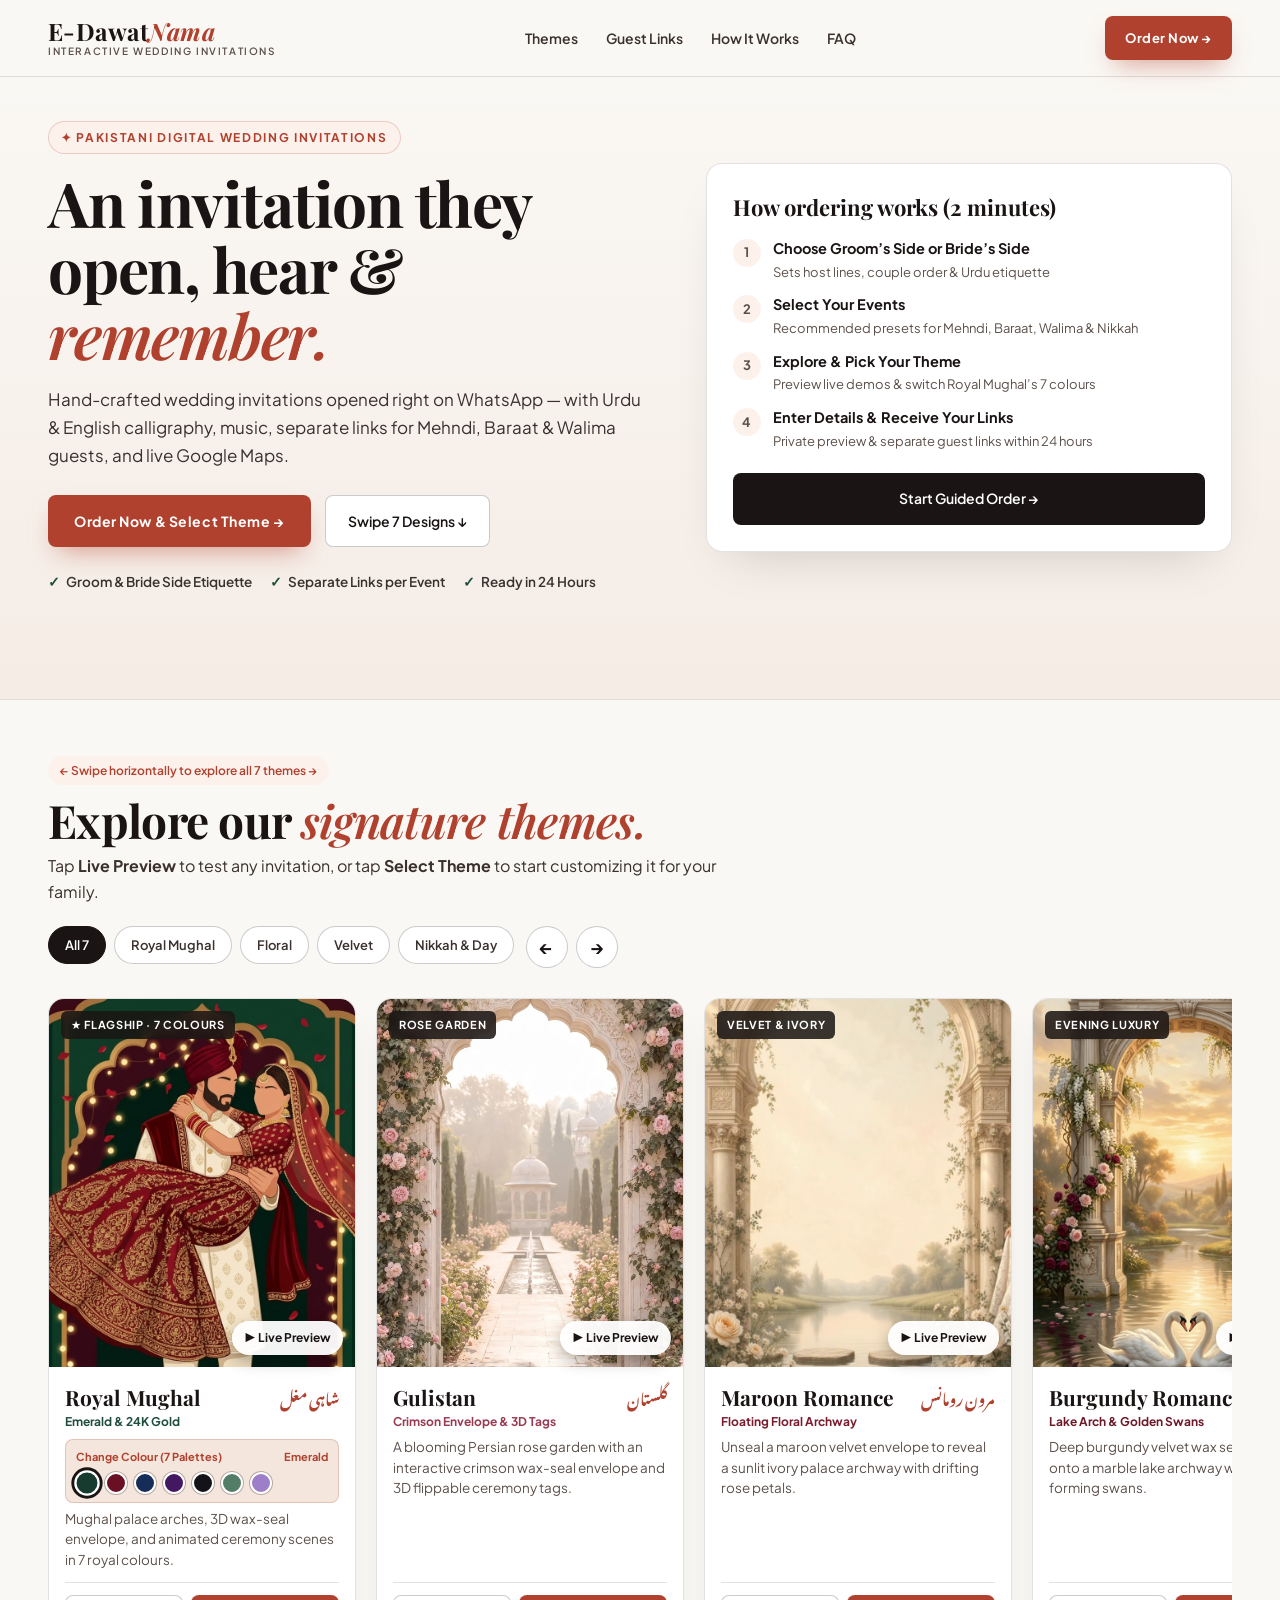
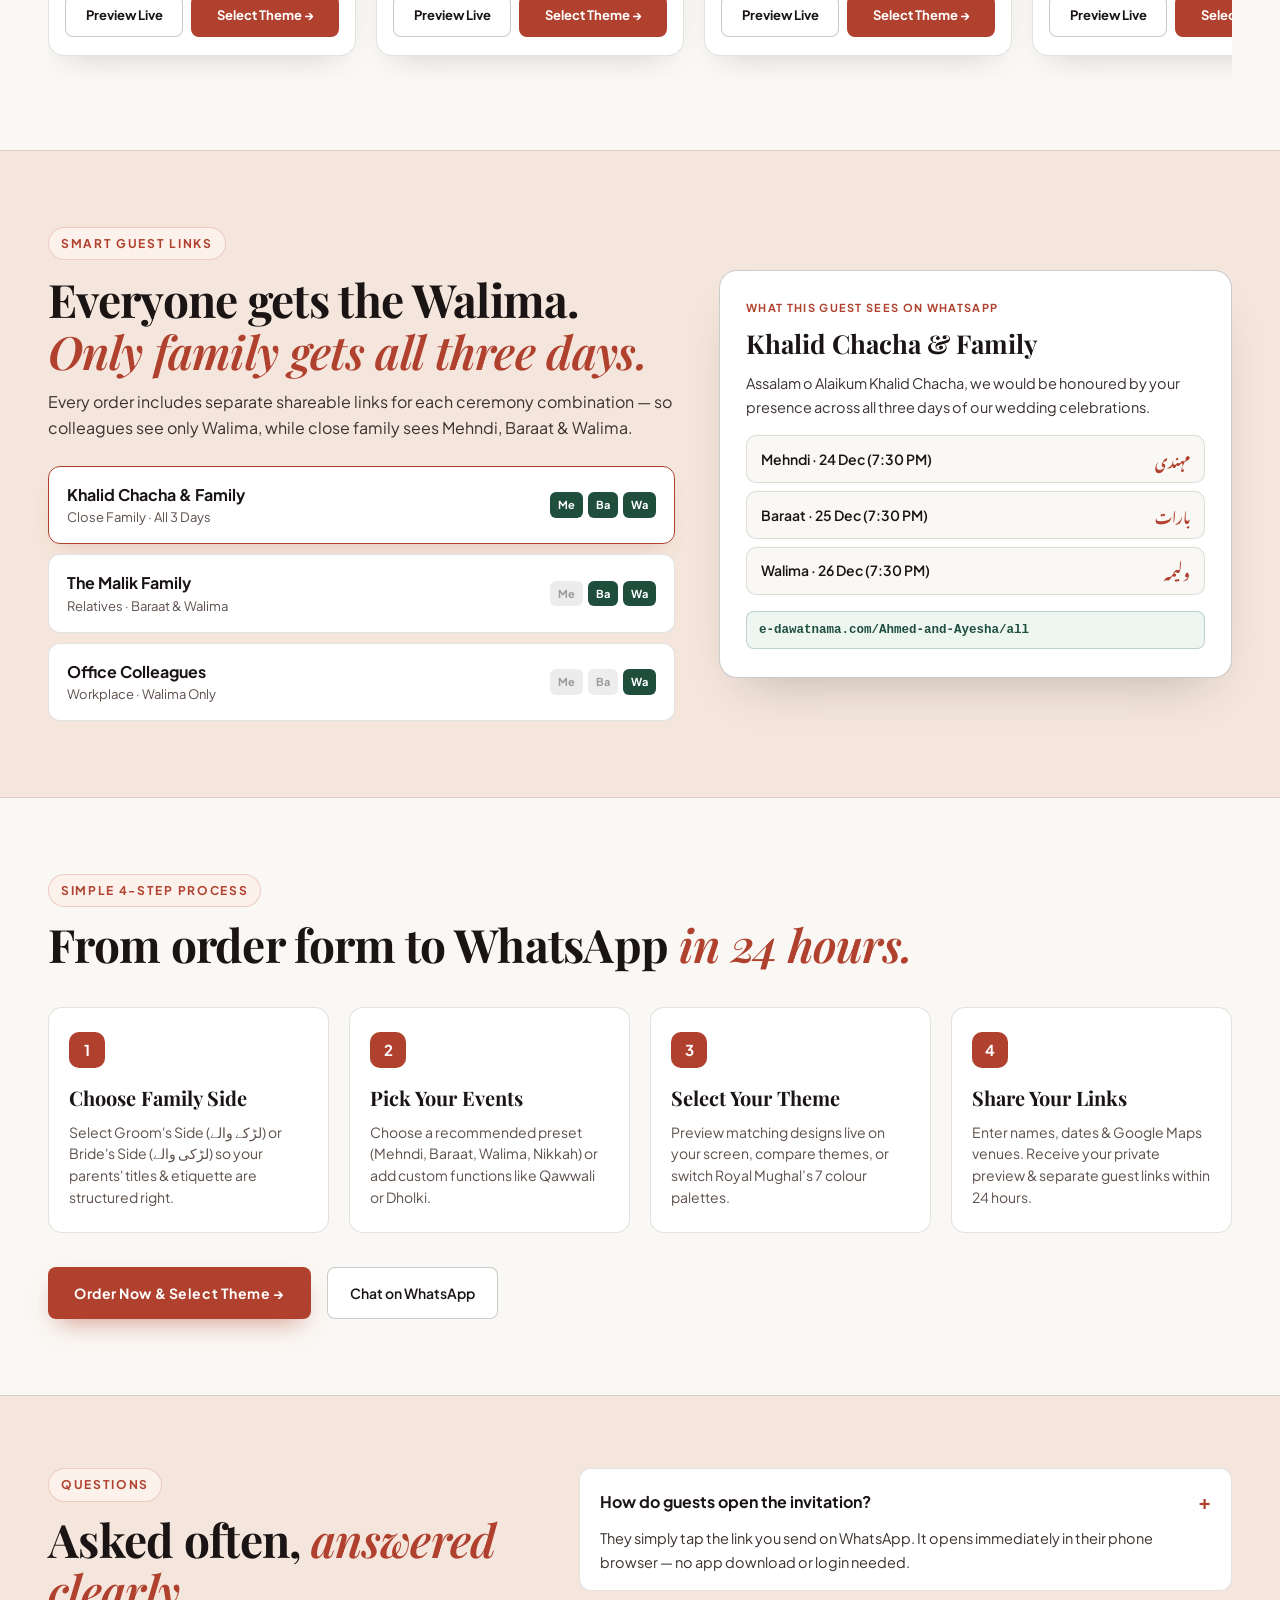
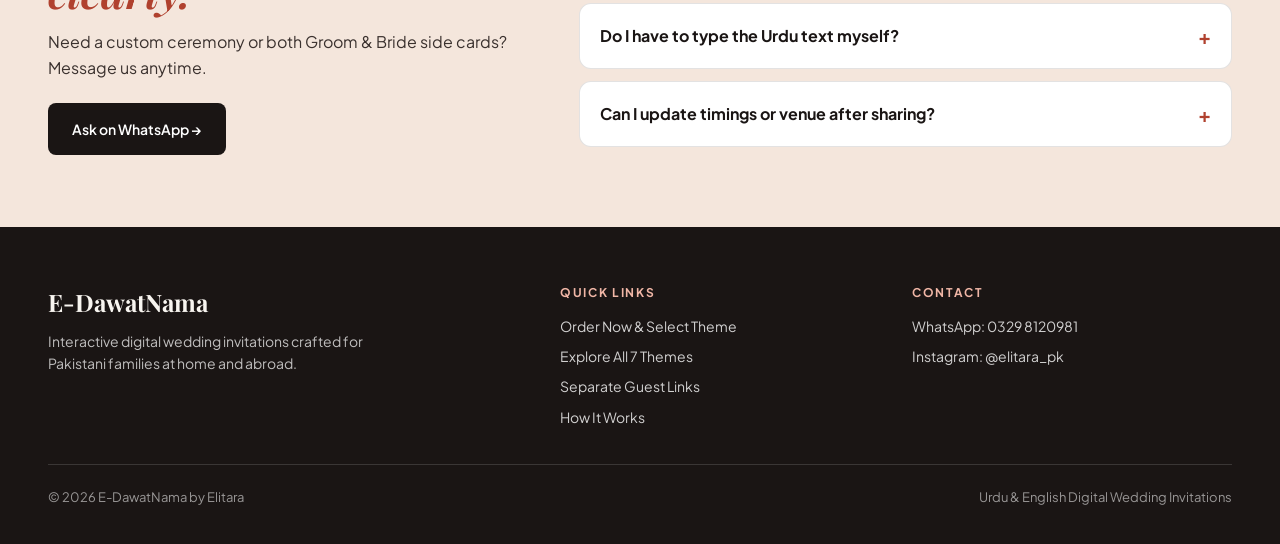
==== commit 2e774496: "Fix mobile right-side overflow and update WhatsApp (0329 8120981) & Instagram contacts" ====
--- a/about.html
+++ b/about.html
@@ -48,7 +48,7 @@
     }
 
     *, *::before, *::after { box-sizing: border-box; margin: 0; padding: 0; }
-    html { scroll-behavior: smooth; background: var(--paper); color: var(--ink); }
+    html { scroll-behavior: smooth; background: var(--paper); color: var(--ink); overflow-x: hidden; max-width: 100%; width: 100%; }
     body {
       font-family: var(--sans);
       font-size: 16px;
@@ -56,8 +56,11 @@
       color: var(--ink);
       background: var(--paper);
       overflow-x: hidden;
+      max-width: 100%;
+      width: 100%;
       -webkit-font-smoothing: antialiased;
     }
+    main, section, header, footer { max-width: 100%; overflow-x: clip; }
     a { color: inherit; text-decoration: none; }
     button { font: inherit; color: inherit; background: none; border: 0; cursor: pointer; }
     img { max-width: 100%; display: block; }
@@ -65,8 +68,14 @@
 
     .container {
       max-width: 1240px;
+      width: 100%;
       margin: 0 auto;
       padding: 0 28px;
+      min-width: 0;
+    }
+    .hero-top-grid > *, .guest-grid > *, .faq-grid > *, .how-grid > *, .foot-grid > *, .carousel-header > *, .carousel-controls-bar {
+      min-width: 0;
+      max-width: 100%;
     }
 
     /* Typography */
@@ -1401,7 +1410,7 @@
 
         <div style="margin-top:34px; display:flex; align-items:center; gap:16px; flex-wrap:wrap;">
           <a href="/order" class="btn-primary">Order Now &amp; Select Theme →</a>
-          <a href="https://wa.me/923415873540" target="_blank" rel="noopener" class="btn-outline">Chat on WhatsApp</a>
+          <a href="https://wa.me/923298120981" target="_blank" rel="noopener" class="btn-outline">Chat on WhatsApp</a>
         </div>
       </div>
     </section>
@@ -1414,7 +1423,7 @@
             <div class="eyebrow">Questions</div>
             <h2 class="sec-h2" style="margin:12px 0 12px;">Asked often, <i>answered clearly.</i></h2>
             <p class="sec-lede" style="margin-bottom:22px;">Need a custom ceremony or both Groom &amp; Bride side cards? Message us anytime.</p>
-            <a href="https://wa.me/923415873540" target="_blank" rel="noopener" class="btn-dark">Ask on WhatsApp →</a>
+            <a href="https://wa.me/923298120981" target="_blank" rel="noopener" class="btn-dark">Ask on WhatsApp →</a>
           </div>
           <div class="faq-list">
             <details class="faq-box" open>
@@ -1456,8 +1465,8 @@
         <div class="foot-col">
           <h5>Contact</h5>
           <ul>
-            <li><a href="https://wa.me/923415873540" target="_blank" rel="noopener">WhatsApp: +92 341 5873540</a></li>
-            <li><a href="mailto:elitara.design@gmail.com">elitara.design@gmail.com</a></li>
+            <li><a href="https://wa.me/923298120981" target="_blank" rel="noopener">WhatsApp: 0329 8120981</a></li>
+            <li><a href="https://www.instagram.com/elitara_pk?lqvp=c21kbnVndzZvOTFj" target="_blank" rel="noopener">Instagram: @elitara_pk</a></li>
           </ul>
         </div>
       </div>
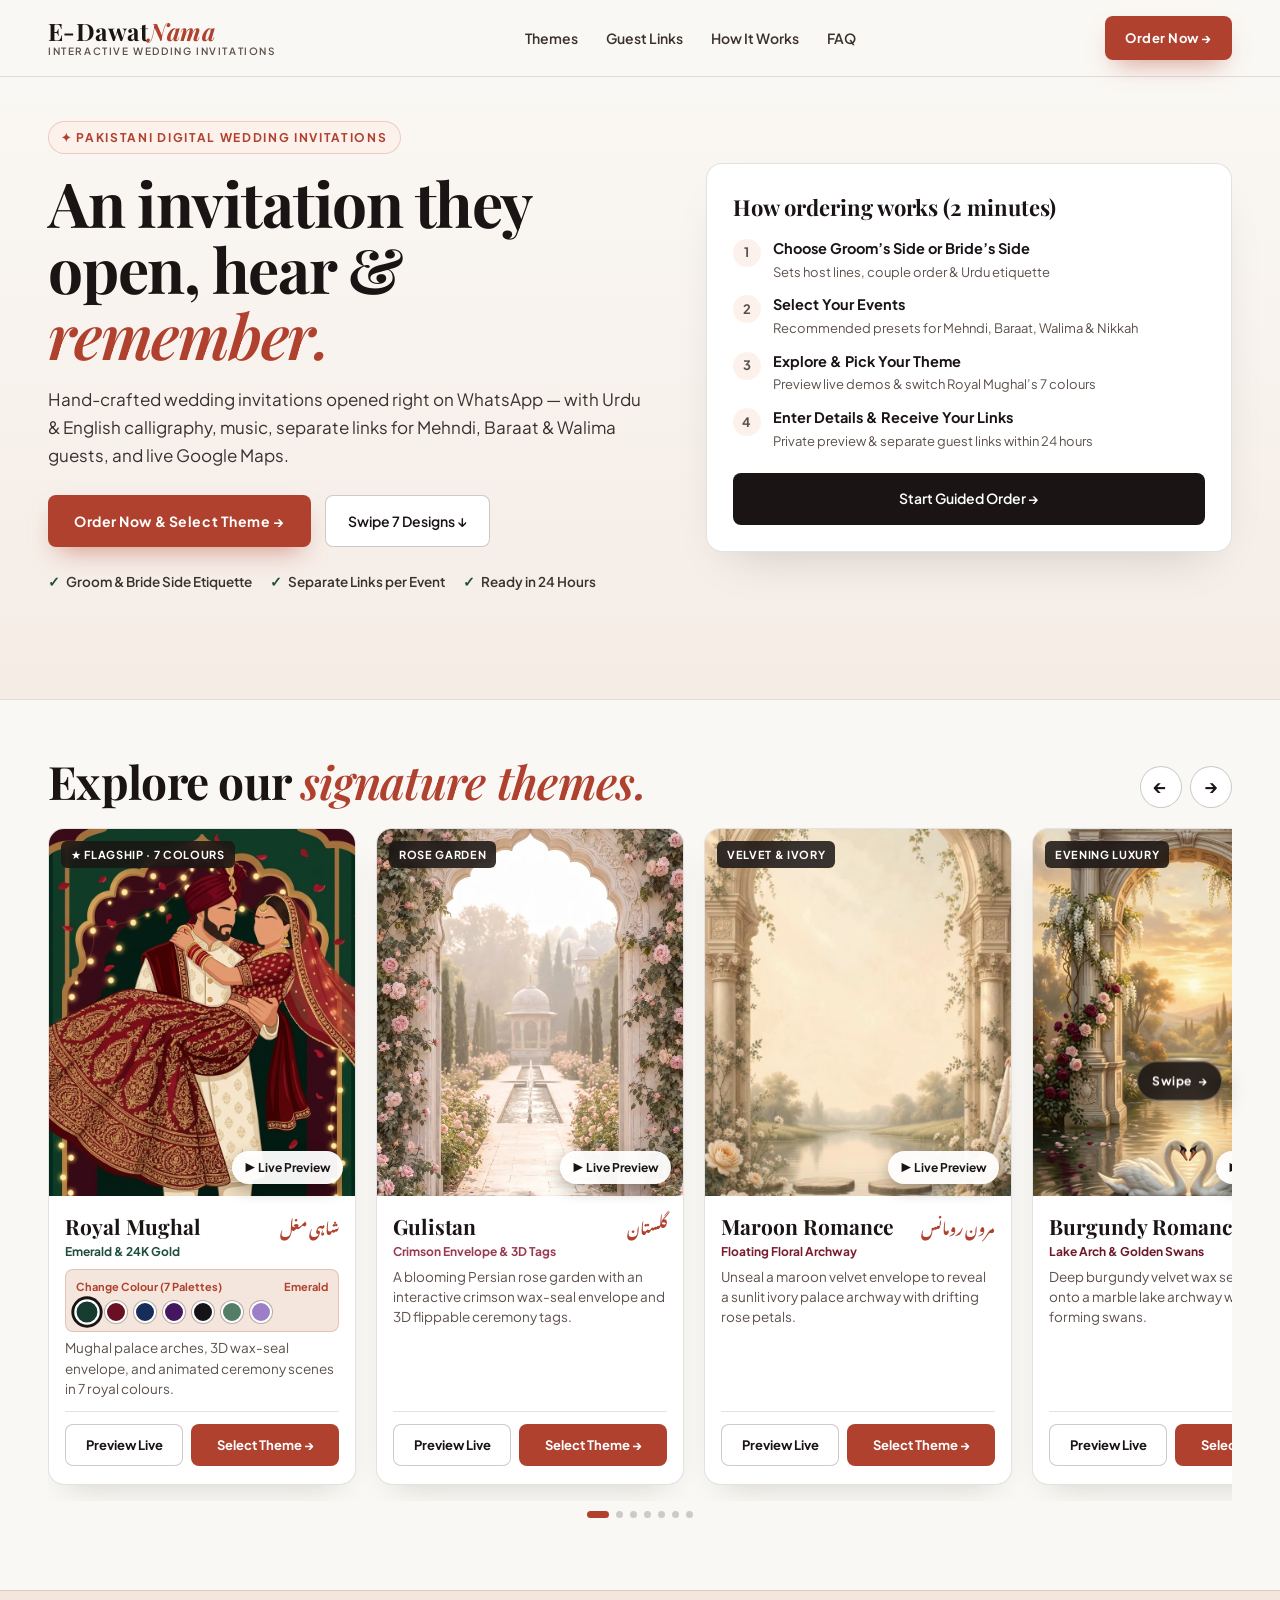
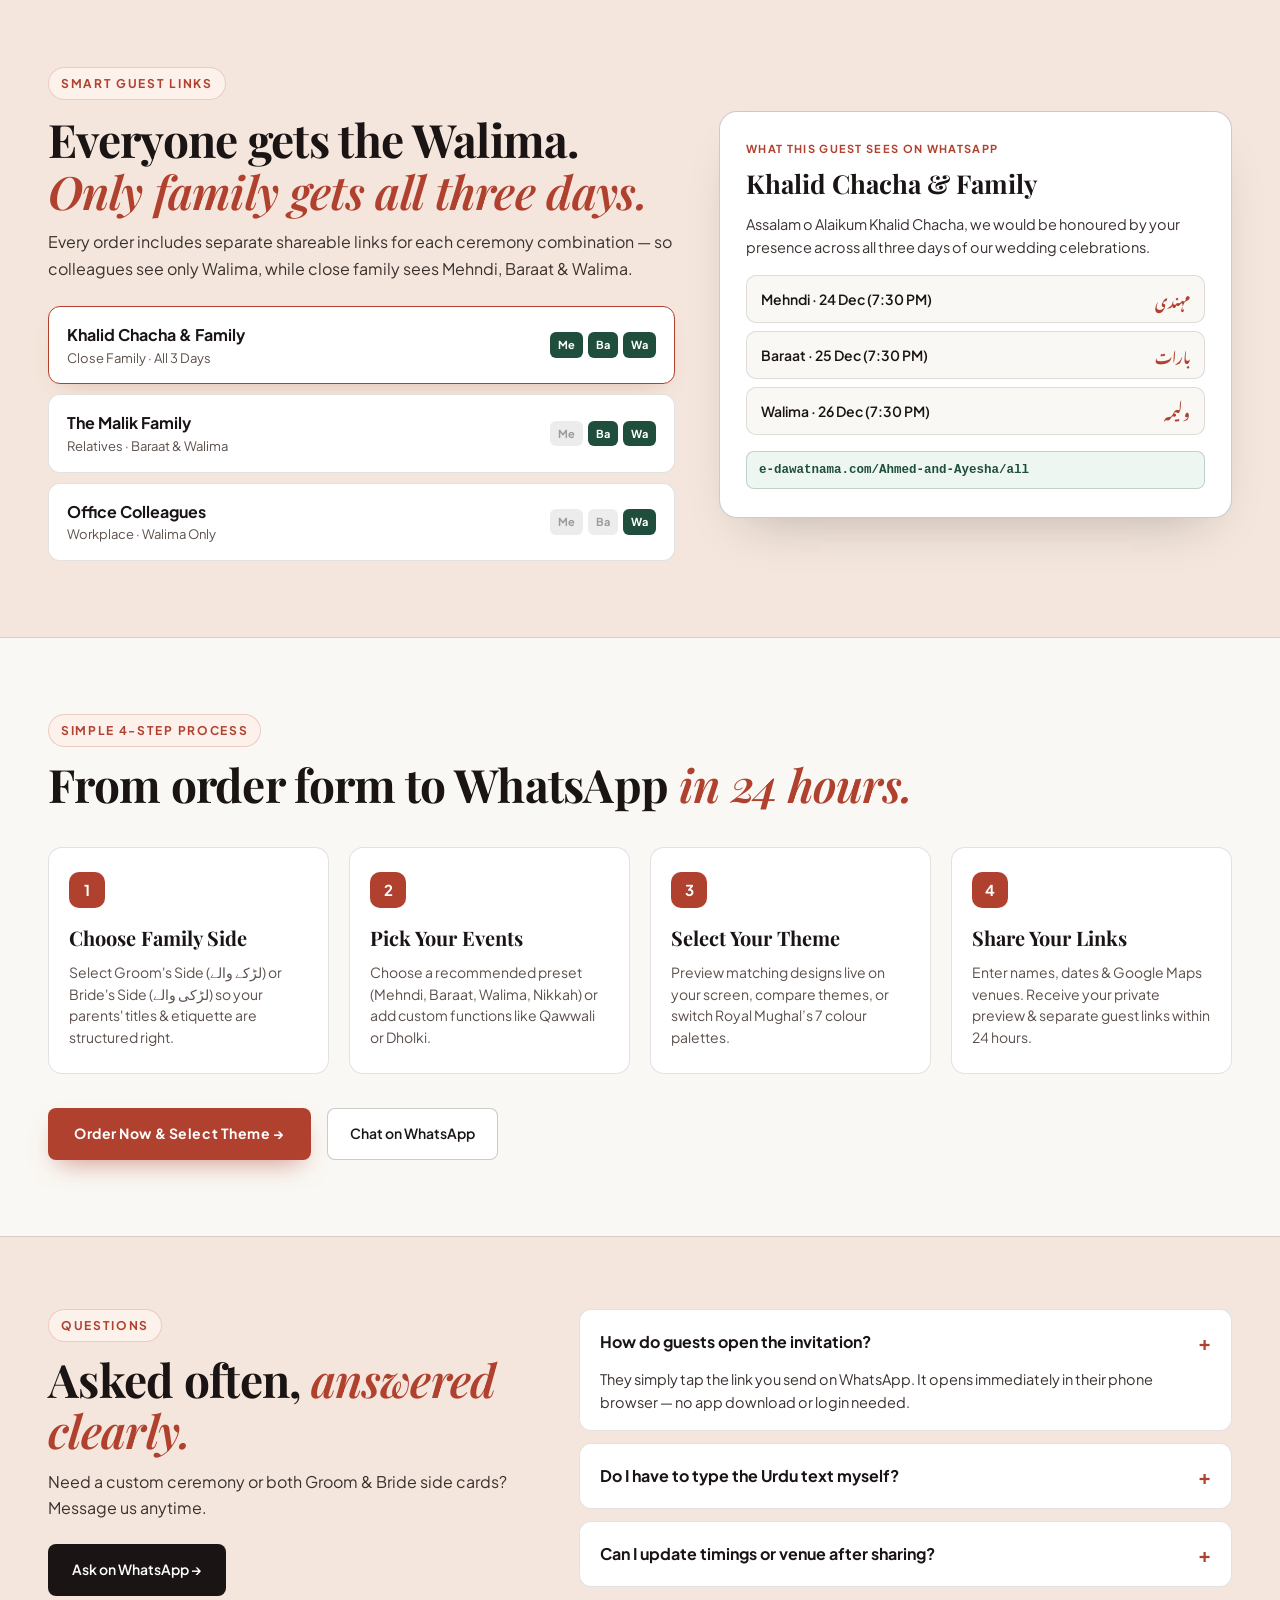
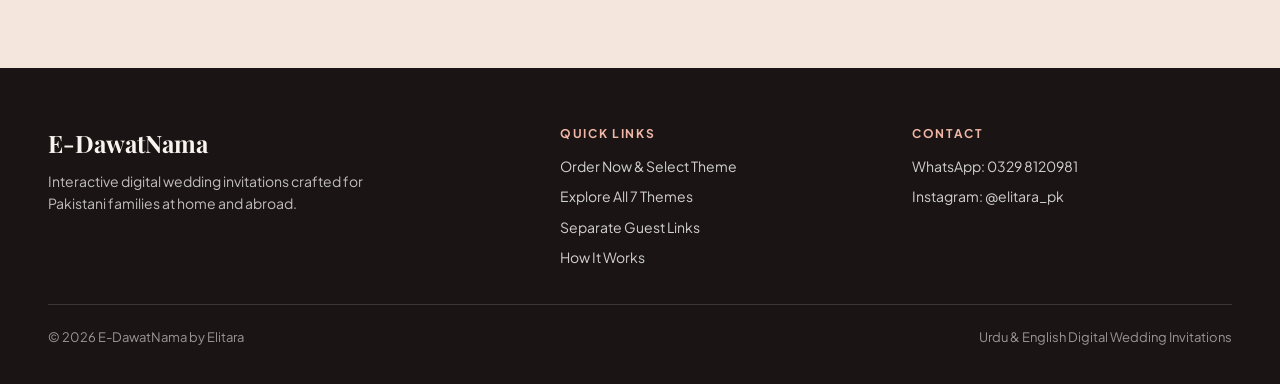
==== commit ac916df7: "Remove clutter above theme cards and add on-scroller swipe guide + pagination dots" ====
--- a/about.html
+++ b/about.html
@@ -421,14 +421,68 @@
       border-radius: 999px;
     }
 
-    /* THE HORIZONTAL SCROLL TRACK */
+    /* THE HORIZONTAL SCROLL TRACK + ON-SCROLLER SWIPE GUIDE */
+    .scroller-wrap {
+      position: relative;
+      max-width: 100%;
+    }
+    .swipe-guide-overlay {
+      position: absolute;
+      right: 10px;
+      top: 38%;
+      transform: translateY(-50%);
+      z-index: 12;
+      pointer-events: none;
+      display: inline-flex;
+      align-items: center;
+      gap: 6px;
+      padding: 9px 14px;
+      border-radius: 999px;
+      background: rgba(26, 21, 20, 0.88);
+      color: #ffffff;
+      font-size: 12px;
+      font-weight: 700;
+      letter-spacing: 0.04em;
+      box-shadow: 0 10px 26px rgba(0, 0, 0, 0.32);
+      border: 1px solid rgba(255, 255, 255, 0.22);
+      backdrop-filter: blur(6px);
+      animation: swipeNudge 1.6s ease-in-out infinite;
+      transition: opacity 0.35s ease, transform 0.35s ease;
+    }
+    .swipe-guide-overlay.hidden {
+      opacity: 0;
+      animation: none;
+      transform: translateY(-50%) translateX(12px);
+    }
+    @keyframes swipeNudge {
+      0%, 100% { transform: translateY(-50%) translateX(0); }
+      50% { transform: translateY(-50%) translateX(-7px); }
+    }
+    .scroller-dots-row {
+      display: flex;
+      align-items: center;
+      justify-content: center;
+      gap: 7px;
+      margin-top: 10px;
+    }
+    .scroller-dot {
+      width: 7px;
+      height: 7px;
+      border-radius: 999px;
+      background: rgba(26, 21, 20, 0.2);
+      transition: width 0.25s ease, background 0.25s ease;
+    }
+    .scroller-dot.active {
+      width: 22px;
+      background: var(--accent);
+    }
     .cards-scroll-track {
       display: flex;
       gap: 20px;
       overflow-x: auto;
       scroll-snap-type: x mandatory;
       scroll-behavior: smooth;
-      padding: 8px 4px 22px;
+      padding: 4px 4px 16px;
       -webkit-overflow-scrolling: touch;
       scrollbar-width: thin;
       scrollbar-color: rgba(176, 65, 46, 0.4) transparent;
@@ -923,38 +977,39 @@
     .dv-toolbar {
       background: #181414;
       border-bottom: 1px solid rgba(255, 255, 255, 0.1);
-      padding: 8px 20px;
+      padding: 6px 20px;
       display: flex;
       flex-direction: column;
-      gap: 8px;
-    }
-    .dv-switch-row {
-      display: flex;
-      align-items: center;
-      gap: 8px;
-      overflow-x: auto;
-    }
-    .dv-theme-chip {
-      padding: 6px 12px;
-      font-size: 12px;
-      font-weight: 600;
-      background: rgba(255, 255, 255, 0.08);
-      border: 1px solid rgba(255, 255, 255, 0.2);
+      gap: 6px;
+    }
+    .dv-topbar-actions {
+      display: flex;
+      align-items: center;
+      gap: 10px;
+      flex-wrap: wrap;
+    }
+    .dv-switch-select {
+      background: rgba(255, 255, 255, 0.06);
+      border: 1px solid rgba(255, 255, 255, 0.16);
+      color: rgba(255, 255, 255, 0.8);
+      font-family: inherit;
+      font-size: 11.5px;
+      font-weight: 500;
+      padding: 5px 10px;
+      border-radius: 6px;
+      outline: none;
+      cursor: pointer;
+    }
+    .dv-switch-select option {
+      background: #1f1b1a;
       color: #ffffff;
-      white-space: nowrap;
-      border-radius: 6px;
-    }
-    .dv-theme-chip.active {
-      background: var(--accent);
-      border-color: var(--accent);
     }
     .dv-mughal-bar {
       display: none;
       align-items: center;
-      gap: 8px;
+      gap: 7px;
       overflow-x: auto;
-      padding-top: 6px;
-      border-top: 1px solid rgba(255, 255, 255, 0.1);
+      padding: 2px 0;
     }
     .dv-mughal-bar.show { display: flex; }
     .dv-color-pill {
@@ -1028,6 +1083,7 @@
       .invite-card { flex: 0 0 82vw; max-width: 315px; }
       .carousel-nav-arrows { display: none; }
       .how-grid, .foot-grid { grid-template-columns: 1fr; }
+      .dv-device-seg { display: none; }
       .dv-frame { width: 100%; border-radius: 0; padding: 0; max-height: none; }
       .dv-iframe { border-radius: 0; }
     }
@@ -1115,29 +1171,20 @@
     <!-- 2. HORIZONTALLY SCROLLABLE INVITATION CARDS CAROUSEL -->
     <section class="carousel-section" id="collection">
       <div class="container">
-        <div class="carousel-header">
-          <div>
-            <span class="swipe-hint-pill" style="margin-bottom:10px;">← Swipe horizontally to explore all 7 themes →</span>
-            <h2 class="sec-h2">Explore our <i>signature themes.</i></h2>
-            <p class="sec-lede" style="margin-top:6px;">Tap <strong>Live Preview</strong> to test any invitation, or tap <strong>Select Theme</strong> to start customizing it for your family.</p>
-          </div>
-
-          <div class="carousel-controls-bar">
-            <div class="filter-pills" id="collectionFilterBar">
-              <button type="button" class="f-pill active" data-filter="all">All 7</button>
-              <button type="button" class="f-pill" data-filter="royal">Royal Mughal</button>
-              <button type="button" class="f-pill" data-filter="floral">Floral</button>
-              <button type="button" class="f-pill" data-filter="velvet">Velvet</button>
-              <button type="button" class="f-pill" data-filter="nikkah">Nikkah &amp; Day</button>
-            </div>
-            <div class="carousel-nav-arrows">
-              <button type="button" class="c-arrow-btn" id="carouselPrevBtn" aria-label="Scroll left">←</button>
-              <button type="button" class="c-arrow-btn" id="carouselNextBtn" aria-label="Scroll right">→</button>
-            </div>
+        <div class="carousel-header" style="margin-bottom:16px;">
+          <h2 class="sec-h2">Explore our <i>signature themes.</i></h2>
+          <div class="carousel-nav-arrows">
+            <button type="button" class="c-arrow-btn" id="carouselPrevBtn" aria-label="Scroll left">←</button>
+            <button type="button" class="c-arrow-btn" id="carouselNextBtn" aria-label="Scroll right">→</button>
           </div>
         </div>
 
-        <div class="cards-scroll-track" id="collectionGrid">
+        <div class="scroller-wrap">
+          <div class="swipe-guide-overlay" id="themesSwipeGuide" aria-hidden="true">
+            <span>Swipe</span>
+            <span>→</span>
+          </div>
+          <div class="cards-scroll-track" id="collectionGrid">
 
           <!-- 1. UNIFIED ROYAL MUGHAL DARBAR (7 COLOURS IN ONE CARD) -->
           <article class="invite-card" data-cat="royal" id="mainMughalCard">
@@ -1310,6 +1357,16 @@
             </div>
           </article>
 
+          </div>
+        </div>
+        <div class="scroller-dots-row" id="themesScrollerDots" aria-hidden="true">
+          <span class="scroller-dot active"></span>
+          <span class="scroller-dot"></span>
+          <span class="scroller-dot"></span>
+          <span class="scroller-dot"></span>
+          <span class="scroller-dot"></span>
+          <span class="scroller-dot"></span>
+          <span class="scroller-dot"></span>
         </div>
       </div>
     </section>
@@ -1484,7 +1541,6 @@
         <button type="button" class="dv-back-round" id="dvCloseBtn" title="Close Preview">←</button>
         <div>
           <div class="dv-name" id="dvTitle">Royal Mughal</div>
-          <div class="dv-sub" id="dvSub">Interactive Live Demo</div>
         </div>
       </div>
 
@@ -1493,24 +1549,24 @@
         <button type="button" class="dv-device-btn" id="dvIpadBtn">iPad</button>
       </div>
 
-      <a href="/demos" target="_blank" rel="noopener" id="dvOpenTabLink" style="font-size:12px; font-weight:600; color:#f0b6a6; text-decoration:underline;">Open in Tab ↗</a>
+      <div class="dv-topbar-actions">
+        <select id="dvThemeSelect" class="dv-switch-select" aria-label="Switch theme">
+          <option value="mughal">Switch: Royal Mughal</option>
+          <option value="gulistan">Switch: Gulistan</option>
+          <option value="maroon">Switch: Maroon Romance</option>
+          <option value="burgundy">Switch: Burgundy Romance</option>
+          <option value="royal-grace">Switch: Royal Grace</option>
+          <option value="ivory">Switch: Noor-e-Nikkah</option>
+          <option value="farman">Switch: Shahi Farman</option>
+        </select>
+        <a href="/demos" target="_blank" rel="noopener" id="dvOpenTabLink" style="font-size:11.5px; font-weight:600; color:rgba(255,255,255,0.72); text-decoration:underline; white-space:nowrap;">Open in New Tab ↗</a>
+      </div>
     </div>
 
-    <div class="dv-toolbar">
-      <div class="dv-switch-row" id="dvThemeSwitcher">
-        <span style="font-size:11px; font-weight:700; color:#f0b6a6; white-space:nowrap;">Switch Theme:</span>
-        <button type="button" class="dv-theme-chip active" data-dv-theme="mughal">Royal Mughal (7 Colours)</button>
-        <button type="button" class="dv-theme-chip" data-dv-theme="gulistan">Gulistan</button>
-        <button type="button" class="dv-theme-chip" data-dv-theme="maroon">Maroon Romance</button>
-        <button type="button" class="dv-theme-chip" data-dv-theme="burgundy">Burgundy Romance</button>
-        <button type="button" class="dv-theme-chip" data-dv-theme="royal-grace">Royal Grace</button>
-        <button type="button" class="dv-theme-chip" data-dv-theme="ivory">Noor-e-Nikkah</button>
-        <button type="button" class="dv-theme-chip" data-dv-theme="farman">Shahi Farman</button>
-      </div>
-
-      <!-- Exclusively shown for Royal Mughal Darbar: changes colour in-place while preserving current opened page (e.g. Mehndi stays Mehndi) -->
+    <div class="dv-toolbar" id="dvToolbarWrap">
+      <!-- Exclusively shown for Royal Mughal Darbar -->
       <div class="dv-mughal-bar show" id="dvMughalColorBar">
-        <span style="font-size:11px; font-weight:700; color:rgba(255,255,255,0.8); white-space:nowrap;">Change Colour (keeps current page):</span>
+        <span style="font-size:11px; font-weight:600; color:rgba(255,255,255,0.72); white-space:nowrap;">Colour:</span>
         <button type="button" class="dv-color-pill active" data-dv-color="emerald"><span class="dv-dot" style="background:#173b2e;"></span><span>Emerald</span></button>
         <button type="button" class="dv-color-pill" data-dv-color="ruby"><span class="dv-dot" style="background:#691024;"></span><span>Ruby</span></button>
         <button type="button" class="dv-color-pill" data-dv-color="sapphire"><span class="dv-dot" style="background:#152d58;"></span><span>Sapphire</span></button>
@@ -1579,14 +1635,29 @@
         return "/Ahmed-and-Ayesha-wedding-invitation?theme=" + mCol + "&explore=1";
       }
 
-      // Horizontal Carousel Arrow Navigation
+      // Horizontal Carousel Arrow Navigation + On-Scroller Swipe Guide & Dots
       const track = document.getElementById("collectionGrid");
+      const swipeGuide = document.getElementById("themesSwipeGuide");
+      const scrollerDots = document.querySelectorAll("#themesScrollerDots .scroller-dot");
       document.getElementById("carouselPrevBtn")?.addEventListener("click", () => {
         if (track) track.scrollBy({ left: -340, behavior: "smooth" });
       });
       document.getElementById("carouselNextBtn")?.addEventListener("click", () => {
         if (track) track.scrollBy({ left: 340, behavior: "smooth" });
       });
+      if (track) {
+        track.addEventListener("scroll", () => {
+          if (swipeGuide && track.scrollLeft > 24) {
+            swipeGuide.classList.add("hidden");
+          }
+          const cardEl = track.querySelector(".invite-card");
+          if (cardEl && scrollerDots.length) {
+            const stepW = cardEl.offsetWidth + 20;
+            const idx = Math.max(0, Math.min(scrollerDots.length - 1, Math.round(track.scrollLeft / stepW)));
+            scrollerDots.forEach((d, i) => d.classList.toggle("active", i === idx));
+          }
+        }, { passive: true });
+      }
 
       // Unified Royal Mughal Card 7-Colour Dots
       function updateMainMughalCard(colKey) {
@@ -1659,9 +1730,9 @@
         });
       });
 
-      // Live Preview Studio Modal
+      // Live Preview Studio Modal (Intelligent Back-Button & Zero History Pollution)
       const modal = document.getElementById("mainDemoModal");
-      const iframe = document.getElementById("dvIframe");
+      let iframe = document.getElementById("dvIframe");
       const dvTitle = document.getElementById("dvTitle");
       const dvSub = document.getElementById("dvSub");
       const dvOpenTabLink = document.getElementById("dvOpenTabLink");
@@ -1671,6 +1742,22 @@
       const dvFrame = document.getElementById("dvFrame");
       const dvPhoneBtn = document.getElementById("dvPhoneBtn");
       const dvIpadBtn = document.getElementById("dvIpadBtn");
+      let isDemoModalOpen = false;
+      let pushedDemoHistoryState = false;
+
+      // Replace the iframe DOM node so changing themes NEVER pollutes the browser's Back stack!
+      function mountCleanIframe(url) {
+        if (!dvFrame) return;
+        const oldFrame = document.getElementById("dvIframe");
+        if (oldFrame) oldFrame.remove();
+        const fresh = document.createElement("iframe");
+        fresh.id = "dvIframe";
+        fresh.className = "dv-iframe";
+        fresh.title = "Live Theme Preview";
+        if (url) fresh.src = url;
+        dvFrame.appendChild(fresh);
+        iframe = fresh;
+      }
 
       function syncModalBars(themeKey) {
         const isMughal = isMughalKey(themeKey) || themeKey === "mughal";
@@ -1679,20 +1766,15 @@
 
         const demoUrl = getDemoUrl(resolved);
         if (dvTitle) dvTitle.textContent = THEME_NAMES[resolved] || "Live Preview";
-        if (dvSub) {
-          dvSub.textContent = isMughal
-            ? "Tap any colour below to switch palette while staying on your current page"
-            : "Use Switch Theme above to compare other designs";
-        }
         if (dvOpenTabLink) dvOpenTabLink.href = demoUrl;
         if (dvSelectOrderBtn) dvSelectOrderBtn.href = "/order?theme=" + resolved;
         if (dvSelectOrderText) dvSelectOrderText.textContent = "Select " + (THEME_NAMES[resolved] || "This Theme") + " →";
 
-        document.querySelectorAll("#dvThemeSwitcher .dv-theme-chip").forEach(chip => {
-          const cKey = chip.getAttribute("data-dv-theme");
-          chip.classList.toggle("active", isMughal ? cKey === "mughal" : cKey === resolved);
-        });
-
+        const themeSel = document.getElementById("dvThemeSelect");
+        if (themeSel) themeSel.value = isMughal ? "mughal" : resolved;
+
+        const tbWrap = document.getElementById("dvToolbarWrap");
+        if (tbWrap) tbWrap.style.display = isMughal ? "flex" : "none";
         if (dvMughalColorBar) dvMughalColorBar.classList.toggle("show", isMughal);
         if (isMughal) {
           document.querySelectorAll("#dvMughalColorBar .dv-color-pill").forEach(p => {
@@ -1705,14 +1787,39 @@
         const isMughal = isMughalKey(themeKey) || themeKey === "mughal";
         const resolved = isMughal ? (isMughalKey(themeKey) ? themeKey : activeMughalColor) : themeKey;
         syncModalBars(resolved);
-        if (iframe) iframe.src = getDemoUrl(resolved);
+        mountCleanIframe(getDemoUrl(resolved));
         if (modal) modal.classList.add("show");
+        document.body.style.overflow = "hidden";
+        if (!isDemoModalOpen) {
+          isDemoModalOpen = true;
+          try {
+            window.history.pushState({ edawatModal: "demo", theme: resolved }, "");
+            pushedDemoHistoryState = true;
+          } catch (e) {}
+        }
       }
 
-      function closeLiveDemoModal() {
+      function closeLiveDemoModal(fromPopState = false) {
+        if (!isDemoModalOpen) return;
+        isDemoModalOpen = false;
         if (modal) modal.classList.remove("show");
-        if (iframe) iframe.src = "about:blank";
+        document.body.style.overflow = "";
+        const oldFrame = document.getElementById("dvIframe");
+        if (oldFrame) oldFrame.remove();
+        iframe = null;
+        if (!fromPopState && pushedDemoHistoryState) {
+          pushedDemoHistoryState = false;
+          try { window.history.back(); } catch (e) {}
+        } else {
+          pushedDemoHistoryState = false;
+        }
       }
+
+      window.addEventListener("popstate", () => {
+        if (isDemoModalOpen) {
+          closeLiveDemoModal(true);
+        }
+      });
 
       document.querySelectorAll("[data-open-demo]").forEach(el => {
         el.addEventListener("click", (e) => {
@@ -1721,8 +1828,8 @@
         });
       });
 
-      document.getElementById("dvCloseBtn")?.addEventListener("click", closeLiveDemoModal);
-      document.getElementById("dvBackAllBtn")?.addEventListener("click", closeLiveDemoModal);
+      document.getElementById("dvCloseBtn")?.addEventListener("click", () => closeLiveDemoModal(false));
+      document.getElementById("dvBackAllBtn")?.addEventListener("click", () => closeLiveDemoModal(false));
 
       if (dvPhoneBtn && dvIpadBtn && dvFrame) {
         dvPhoneBtn.addEventListener("click", () => {
@@ -1737,9 +1844,10 @@
         });
       }
 
-      document.querySelectorAll("#dvThemeSwitcher .dv-theme-chip").forEach(chip => {
-        chip.addEventListener("click", () => {
-          const target = chip.getAttribute("data-dv-theme");
+      const dvThemeSelect = document.getElementById("dvThemeSelect");
+      if (dvThemeSelect) {
+        dvThemeSelect.addEventListener("change", () => {
+          const target = dvThemeSelect.value;
           if (!target) return;
           const resolved = target === "mughal" ? activeMughalColor : target;
           const wasMughal = isMughalKey(activePreviewKey);
@@ -1754,9 +1862,9 @@
               }
             } catch (err) {}
           }
-          if (iframe) iframe.src = getDemoUrl(resolved);
+          mountCleanIframe(getDemoUrl(resolved));
         });
-      });
+      }
 
       document.querySelectorAll("#dvMughalColorBar .dv-color-pill").forEach(pill => {
         pill.addEventListener("click", () => {
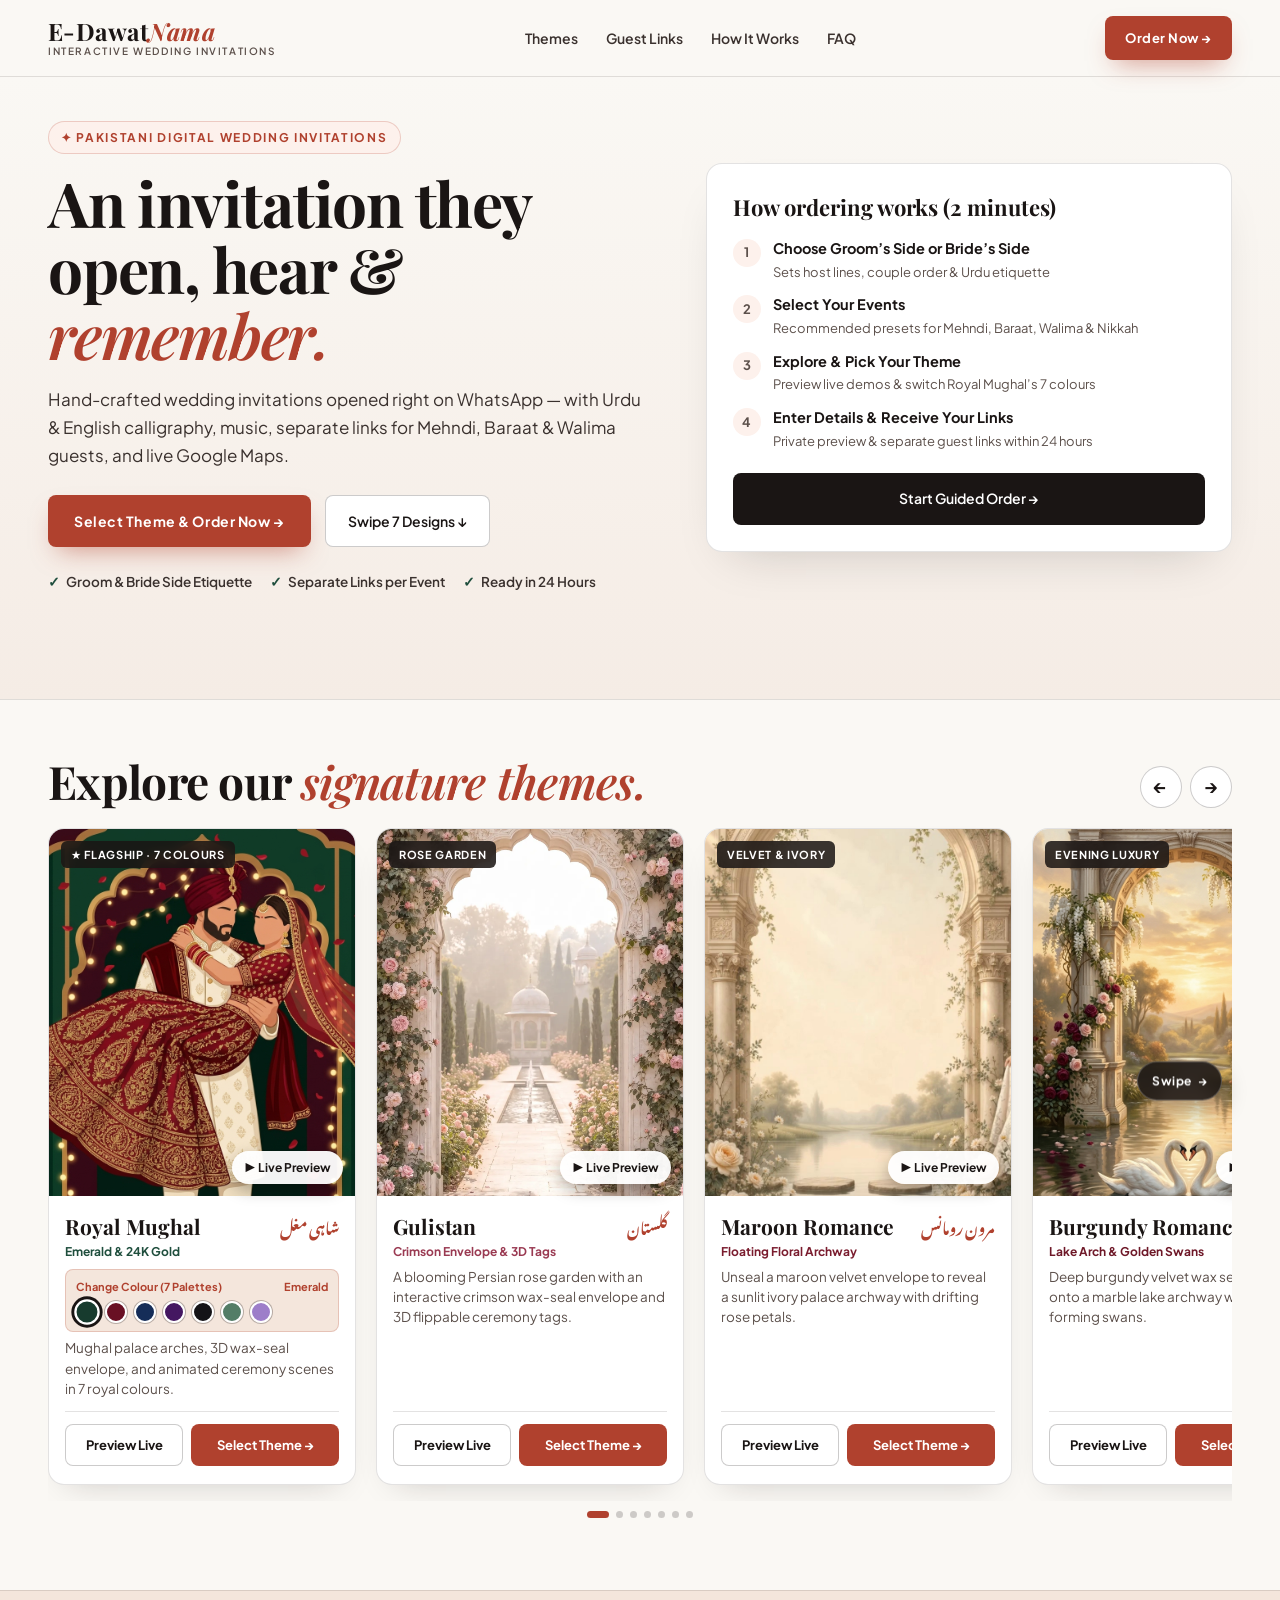
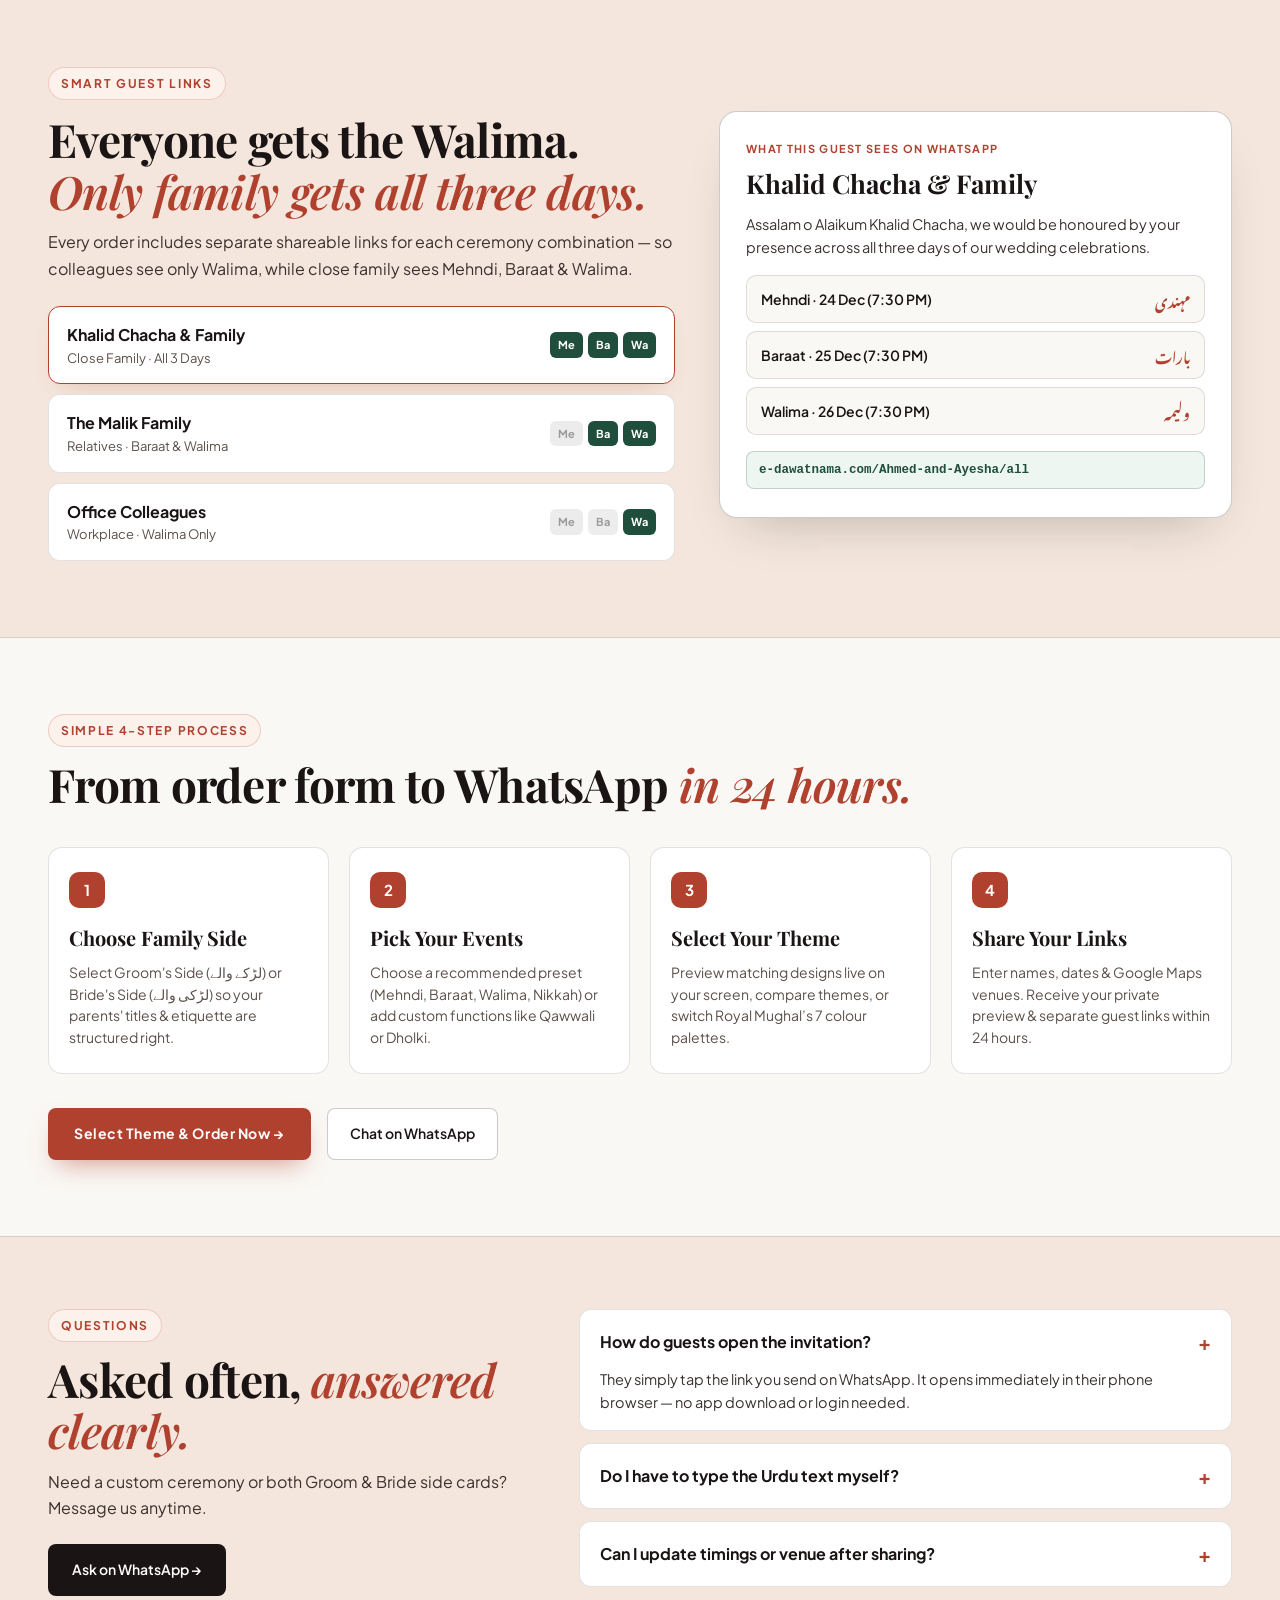
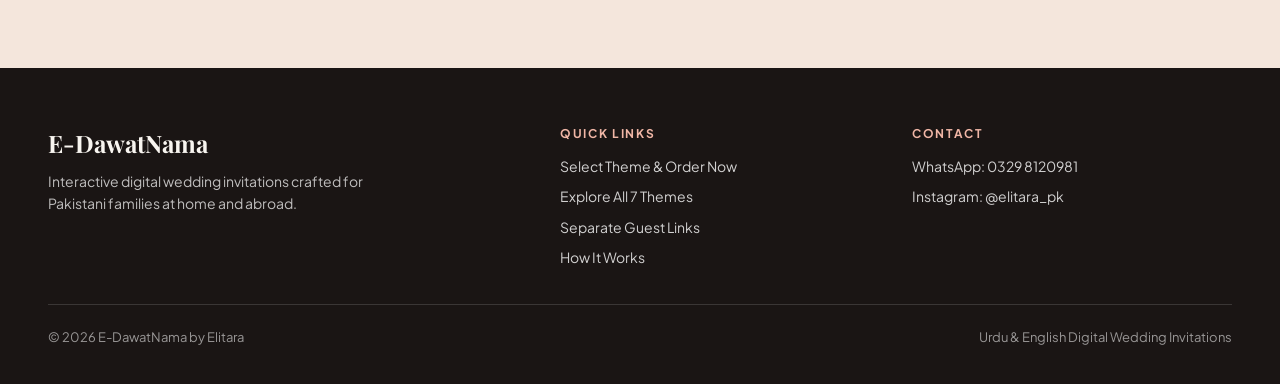
==== commit 3f4289bc: "Change main CTA text to Select Theme & Order Now" ====
--- a/about.html
+++ b/about.html
@@ -1120,7 +1120,7 @@
               Hand-crafted wedding invitations opened right on WhatsApp — with Urdu &amp; English calligraphy, music, separate links for Mehndi, Baraat &amp; Walima guests, and live Google Maps.
             </p>
             <div class="hero-cta-row">
-              <a href="/order" class="btn-primary">Order Now &amp; Select Theme →</a>
+              <a href="/order" class="btn-primary">Select Theme &amp; Order Now →</a>
               <a href="#collection" class="btn-outline">Swipe 7 Designs ↓</a>
             </div>
             <div class="hero-trust-row">
@@ -1466,7 +1466,7 @@
         </div>
 
         <div style="margin-top:34px; display:flex; align-items:center; gap:16px; flex-wrap:wrap;">
-          <a href="/order" class="btn-primary">Order Now &amp; Select Theme →</a>
+          <a href="/order" class="btn-primary">Select Theme &amp; Order Now →</a>
           <a href="https://wa.me/923298120981" target="_blank" rel="noopener" class="btn-outline">Chat on WhatsApp</a>
         </div>
       </div>
@@ -1513,7 +1513,7 @@
         <div class="foot-col">
           <h5>Quick Links</h5>
           <ul>
-            <li><a href="/order">Order Now &amp; Select Theme</a></li>
+            <li><a href="/order">Select Theme &amp; Order Now</a></li>
             <li><a href="#collection">Explore All 7 Themes</a></li>
             <li><a href="#links">Separate Guest Links</a></li>
             <li><a href="#how">How It Works</a></li>
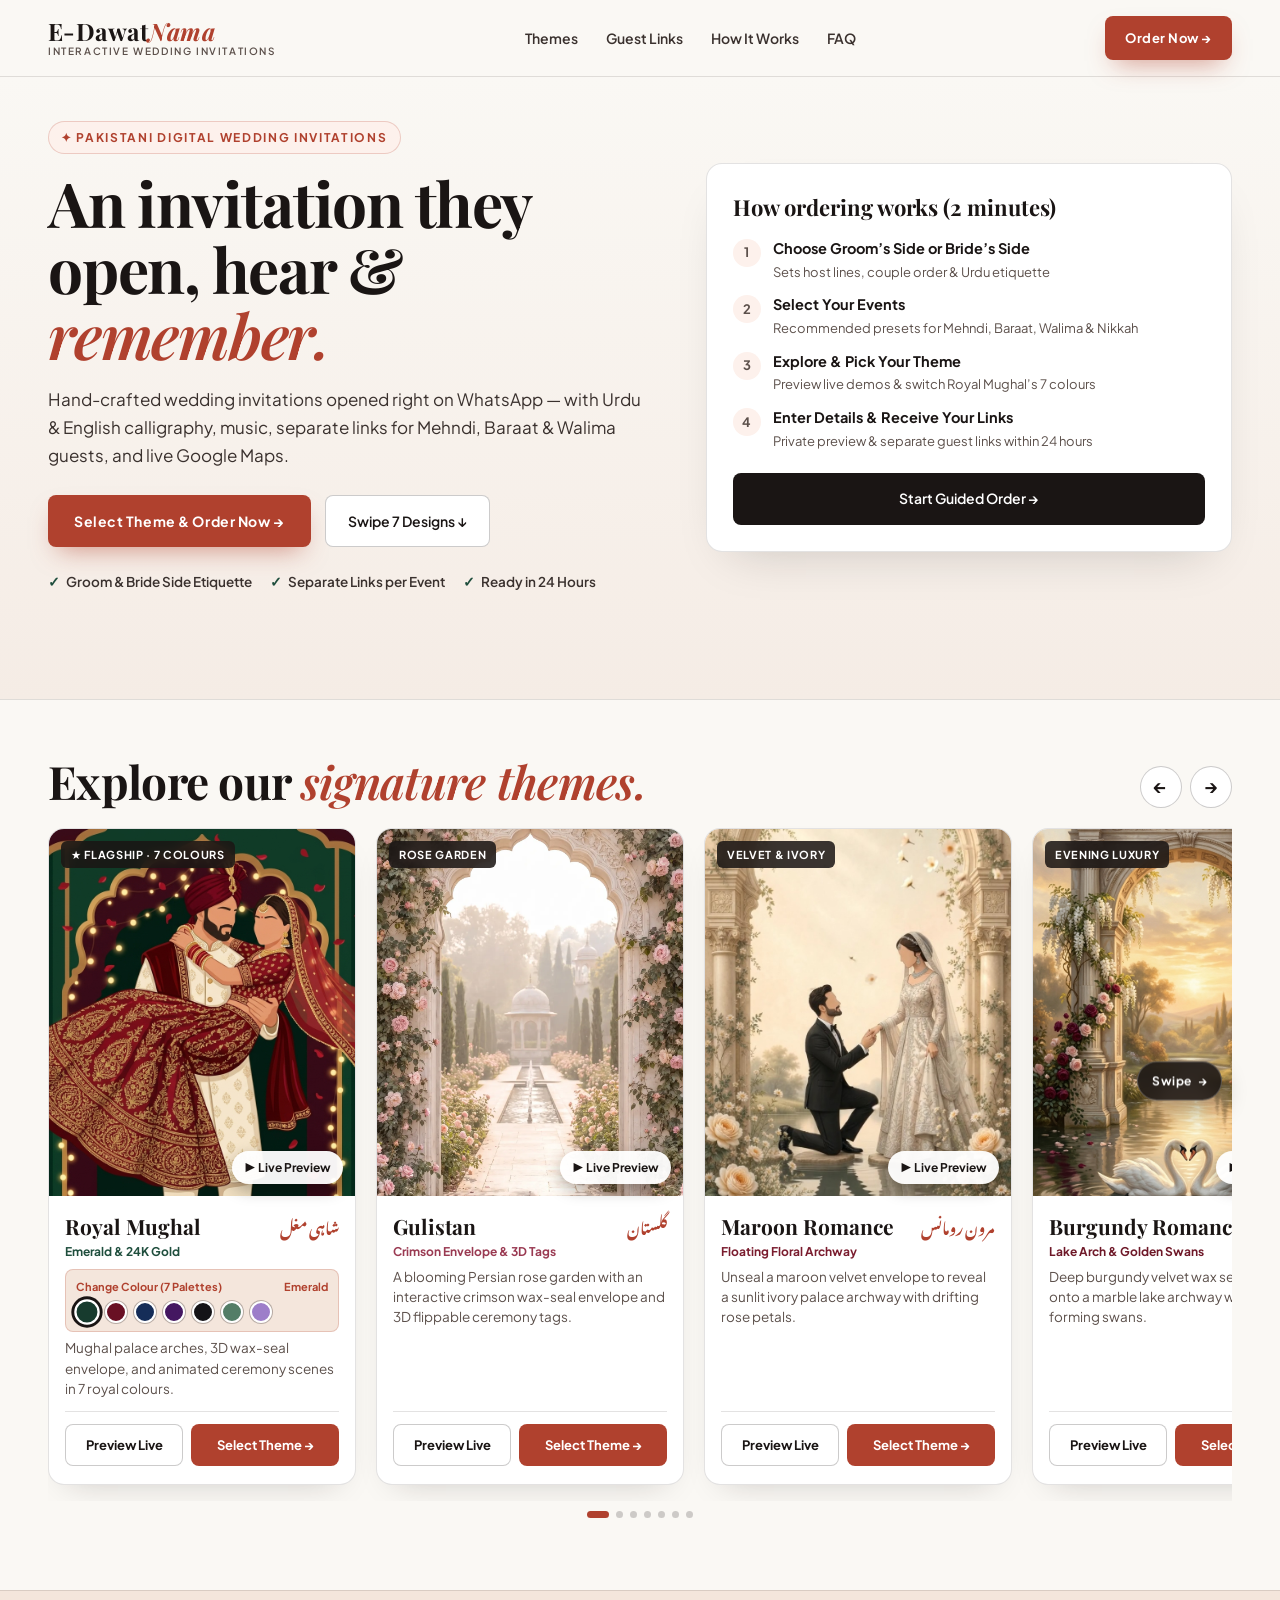
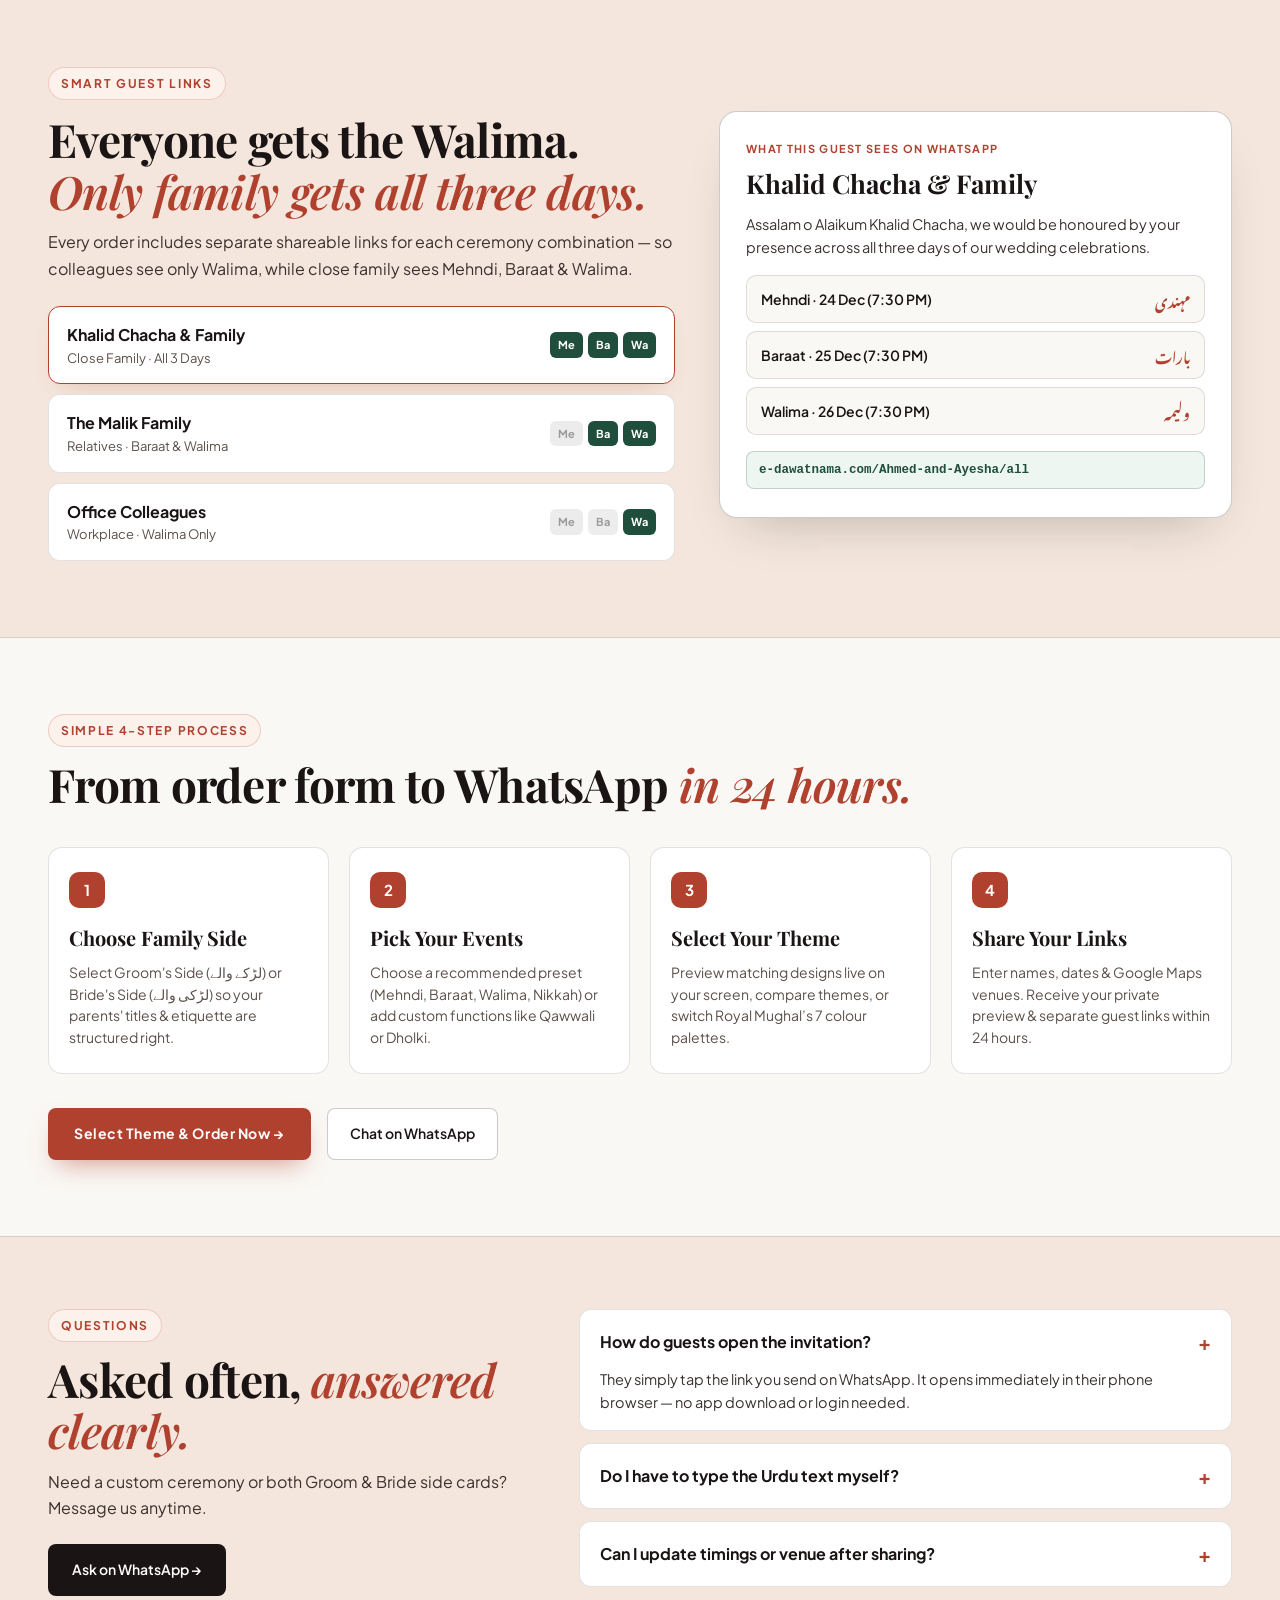
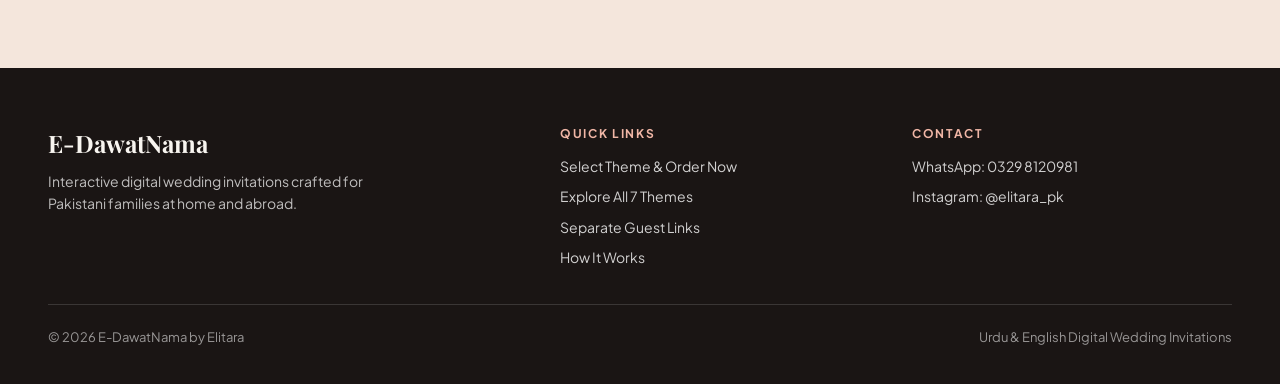
==== commit ad8bbe88: "Update Maroon Romance card thumbnail to groom holding bride's hand frame" ====
--- a/about.html
+++ b/about.html
@@ -1249,7 +1249,7 @@
 
           <!-- 3. MAROON ROMANCE -->
           <article class="invite-card" data-cat="velvet">
-            <div class="ic-visual" style="background-image:url('assets/maroon-hero-poster.jpg');" data-open-demo="maroon">
+            <div class="ic-visual" style="background-image:url('assets/maroon-romance-thumb.jpg'); background-position:center 65%;" data-open-demo="maroon">
               <span class="ic-visual-badge">Velvet &amp; Ivory</span>
               <span class="ic-preview-pill">▶ Live Preview</span>
             </div>
